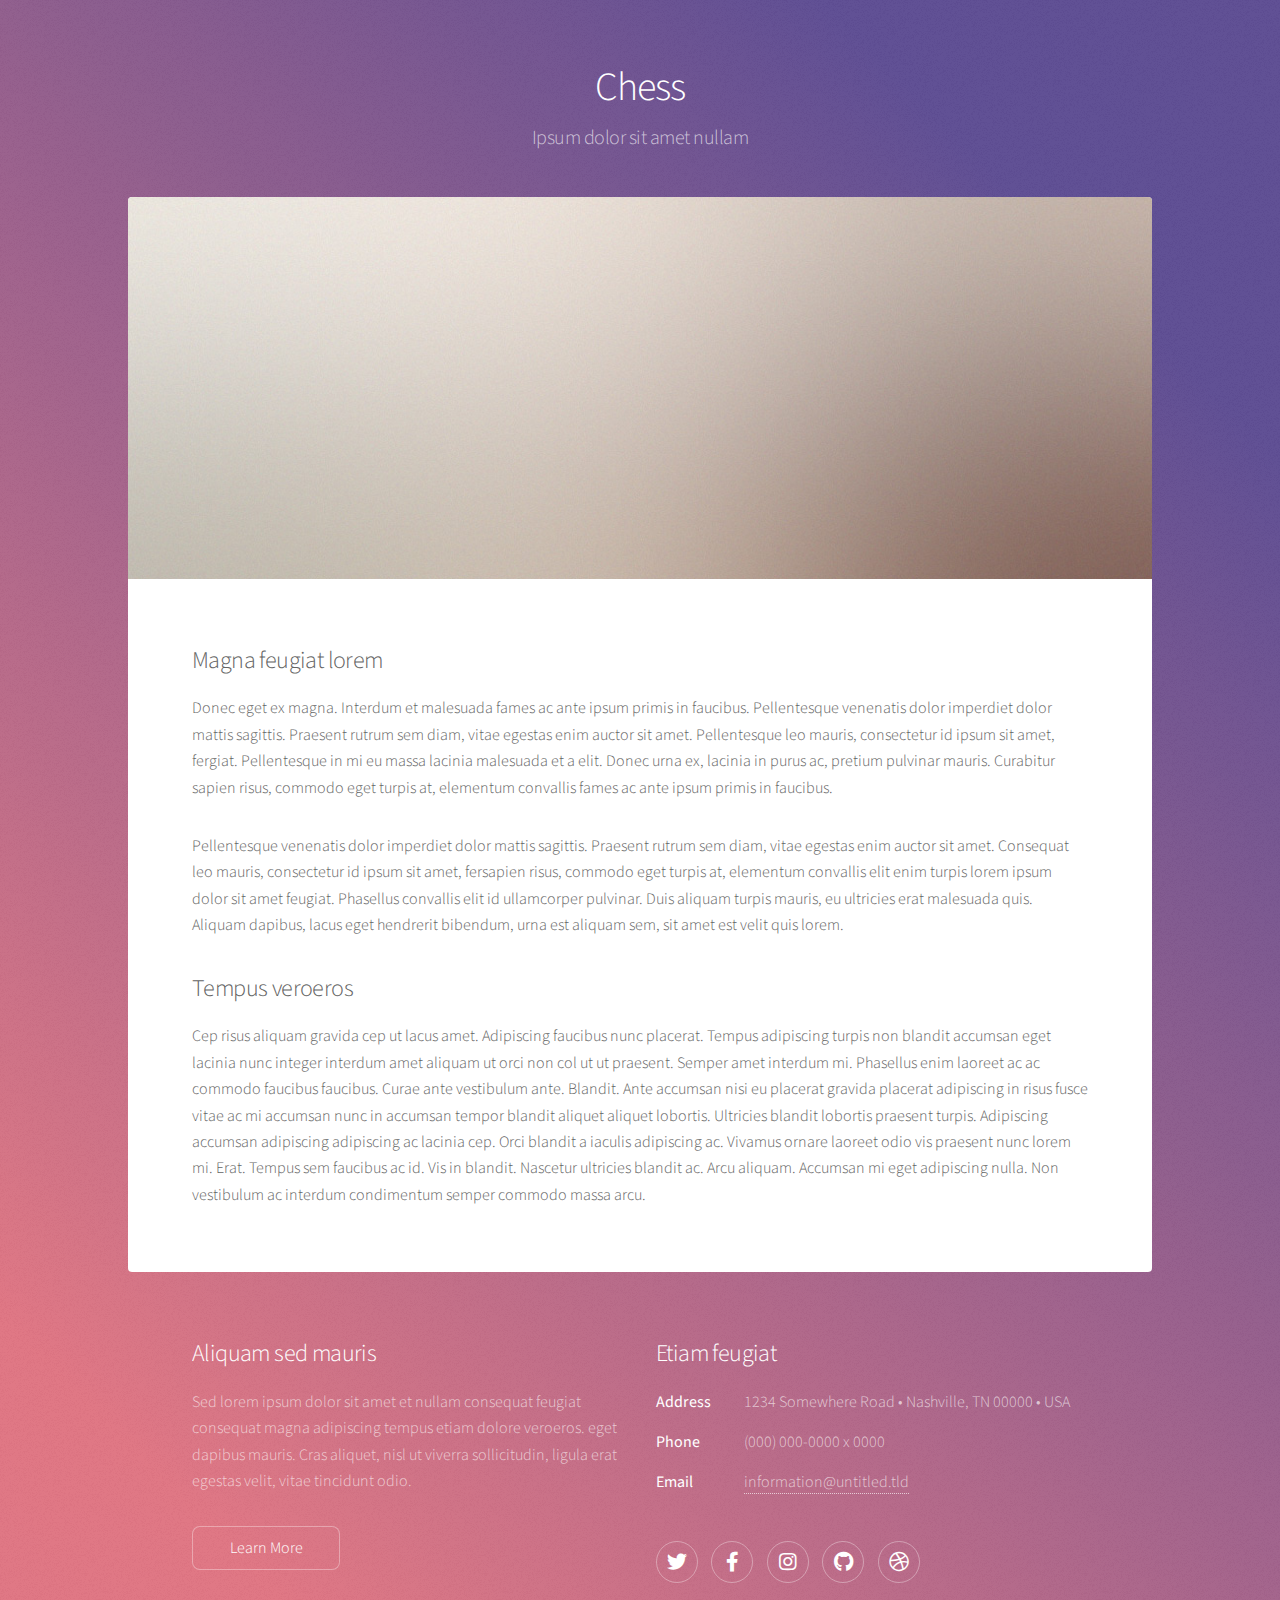
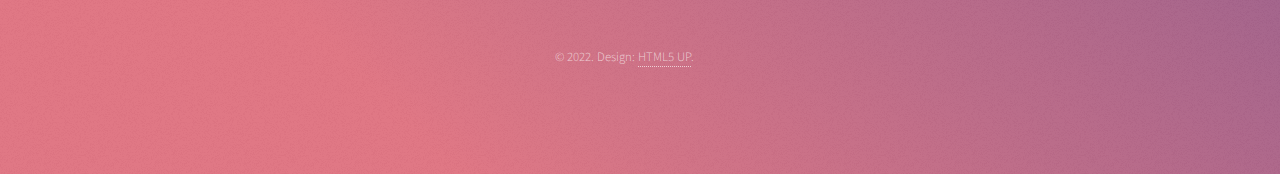
==== chess.html @ c4824a0d "Added Chess and Huffman pages" ====
<!DOCTYPE HTML>
<!--
	Stellar by HTML5 UP
	html5up.net | @ajlkn
	Free for personal and commercial use under the CCA 3.0 license (html5up.net/license)
-->
<html>
	<head>
		<title>Chess</title>
		<meta charset="utf-8" />
		<meta name="viewport" content="width=device-width, initial-scale=1, user-scalable=no" />
		<link rel="stylesheet" href="assets/css/main.css" />
		<noscript><link rel="stylesheet" href="assets/css/noscript.css" /></noscript>
	</head>
	<body class="is-preload">

		<!-- Wrapper -->
			<div id="wrapper">

				<!-- Header -->
					<header id="header">
						<h1>Chess</h1>
						<p>Ipsum dolor sit amet nullam</p>
					</header>

				<!-- Main -->
					<div id="main">

						<!-- Content -->
							<section id="content" class="main">
								<span class="image main"><img src="images/pic04.jpg" alt="" /></span>
								<h2>Magna feugiat lorem</h2>
								<p>Donec eget ex magna. Interdum et malesuada fames ac ante ipsum primis in faucibus. Pellentesque venenatis dolor imperdiet dolor mattis sagittis. Praesent rutrum sem diam, vitae egestas enim auctor sit amet. Pellentesque leo mauris, consectetur id ipsum sit amet, fergiat. Pellentesque in mi eu massa lacinia malesuada et a elit. Donec urna ex, lacinia in purus ac, pretium pulvinar mauris. Curabitur sapien risus, commodo eget turpis at, elementum convallis fames ac ante ipsum primis in faucibus.</p>
								<p>Pellentesque venenatis dolor imperdiet dolor mattis sagittis. Praesent rutrum sem diam, vitae egestas enim auctor sit amet. Consequat leo mauris, consectetur id ipsum sit amet, fersapien risus, commodo eget turpis at, elementum convallis elit enim turpis lorem ipsum dolor sit amet feugiat. Phasellus convallis elit id ullamcorper pulvinar. Duis aliquam turpis mauris, eu ultricies erat malesuada quis. Aliquam dapibus, lacus eget hendrerit bibendum, urna est aliquam sem, sit amet est velit quis lorem.</p>
								<h2>Tempus veroeros</h2>
								<p>Cep risus aliquam gravida cep ut lacus amet. Adipiscing faucibus nunc placerat. Tempus adipiscing turpis non blandit accumsan eget lacinia nunc integer interdum amet aliquam ut orci non col ut ut praesent. Semper amet interdum mi. Phasellus enim laoreet ac ac commodo faucibus faucibus. Curae ante vestibulum ante. Blandit. Ante accumsan nisi eu placerat gravida placerat adipiscing in risus fusce vitae ac mi accumsan nunc in accumsan tempor blandit aliquet aliquet lobortis. Ultricies blandit lobortis praesent turpis. Adipiscing accumsan adipiscing adipiscing ac lacinia cep. Orci blandit a iaculis adipiscing ac. Vivamus ornare laoreet odio vis praesent nunc lorem mi. Erat. Tempus sem faucibus ac id. Vis in blandit. Nascetur ultricies blandit ac. Arcu aliquam. Accumsan mi eget adipiscing nulla. Non vestibulum ac interdum condimentum semper commodo massa arcu.</p>
							</section>

					</div>

				<!-- Footer -->
					<footer id="footer">
						<section>
							<h2>Aliquam sed mauris</h2>
							<p>Sed lorem ipsum dolor sit amet et nullam consequat feugiat consequat magna adipiscing tempus etiam dolore veroeros. eget dapibus mauris. Cras aliquet, nisl ut viverra sollicitudin, ligula erat egestas velit, vitae tincidunt odio.</p>
							<ul class="actions">
								<li><a href="#" class="button">Learn More</a></li>
							</ul>
						</section>
						<section>
							<h2>Etiam feugiat</h2>
							<dl class="alt">
								<dt>Address</dt>
								<dd>1234 Somewhere Road &bull; Nashville, TN 00000 &bull; USA</dd>
								<dt>Phone</dt>
								<dd>(000) 000-0000 x 0000</dd>
								<dt>Email</dt>
								<dd><a href="#">information@untitled.tld</a></dd>
							</dl>
							<ul class="icons">
								<li><a href="#" class="icon brands fa-twitter alt"><span class="label">Twitter</span></a></li>
								<li><a href="#" class="icon brands fa-facebook-f alt"><span class="label">Facebook</span></a></li>
								<li><a href="#" class="icon brands fa-instagram alt"><span class="label">Instagram</span></a></li>
								<li><a href="#" class="icon brands fa-github alt"><span class="label">GitHub</span></a></li>
								<li><a href="#" class="icon brands fa-dribbble alt"><span class="label">Dribbble</span></a></li>
							</ul>
						</section>
						<p class="copyright">&copy; 2022. Design: <a href="https://html5up.net">HTML5 UP</a>.</p>
					</footer>

			</div>

		<!-- Scripts -->
			<script src="assets/js/jquery.min.js"></script>
			<script src="assets/js/jquery.scrollex.min.js"></script>
			<script src="assets/js/jquery.scrolly.min.js"></script>
			<script src="assets/js/browser.min.js"></script>
			<script src="assets/js/breakpoints.min.js"></script>
			<script src="assets/js/util.js"></script>
			<script src="assets/js/main.js"></script>

	</body>
</html>
---- assets/css/main.css ----
@import url(fontawesome-all.min.css);
@import 'https://fonts.googleapis.com/css?family=Source+Sans+Pro:300,400';

/*
	Stellar by HTML5 UP
	html5up.net | @ajlkn
	Free for personal and commercial use under the CCA 3.0 license (html5up.net/license)
*/

html, body, div, span, applet, object,
iframe, h1, h2, h3, h4, h5, h6, p, blockquote,
pre, a, abbr, acronym, address, big, cite,
code, del, dfn, em, img, ins, kbd, q, s, samp,
small, strike, strong, sub, sup, tt, var, b,
u, i, center, dl, dt, dd, ol, ul, li, fieldset,
form, label, legend, table, caption, tbody,
tfoot, thead, tr, th, td, article, aside,
canvas, details, embed, figure, figcaption,
footer, header, hgroup, menu, nav, output, ruby,
section, summary, time, mark, audio, video {
	margin: 0;
	padding: 0;
	border: 0;
	font-size: 100%;
	font: inherit;
	vertical-align: baseline;}

article, aside, details, figcaption, figure,
footer, header, hgroup, menu, nav, section {
	display: block;}

body {
	line-height: 1;
}

ol, ul {
	list-style: none;
}

blockquote, q {
	quotes: none;
}

	blockquote:before, blockquote:after, q:before, q:after {
		content: '';
		content: none;
	}

table {
	border-collapse: collapse;
	border-spacing: 0;
}

body {
	-webkit-text-size-adjust: none;
}

mark {
	background-color: transparent;
	color: inherit;
}

input::-moz-focus-inner {
	border: 0;
	padding: 0;
}

input, select, textarea {
	-moz-appearance: none;
	-webkit-appearance: none;
	-ms-appearance: none;
	appearance: none;
}

/* Basic */

	@-ms-viewport {
		width: device-width;
	}

	body {
		-ms-overflow-style: scrollbar;
	}

	@media screen and (max-width: 480px) {

		html, body {
			min-width: 320px;
		}

	}

	html {
		box-sizing: border-box;
	}

	*, *:before, *:after {
		box-sizing: inherit;
	}

	body {
		background-color: #935d8c;
		background-image: url("images/overlay.png"), -moz-linear-gradient(45deg, #e37682 15%, #5f4d93 85%);
		background-image: url("images/overlay.png"), -webkit-linear-gradient(45deg, #e37682 15%, #5f4d93 85%);
		background-image: url("images/overlay.png"), -ms-linear-gradient(45deg, #e37682 15%, #5f4d93 85%);
		background-image: url("images/overlay.png"), linear-gradient(45deg, #e37682 15%, #5f4d93 85%);
	}

		body.is-preload *, body.is-preload *:before, body.is-preload *:after {
			-moz-animation: none !important;
			-webkit-animation: none !important;
			-ms-animation: none !important;
			animation: none !important;
			-moz-transition: none !important;
			-webkit-transition: none !important;
			-ms-transition: none !important;
			transition: none !important;
		}

/* Type */

	body {
		background-color: #935d8c;
		color: rgba(255, 255, 255, 0.65);
	}

	body, input, select, textarea {
		font-family: "Source Sans Pro", Helvetica, sans-serif;
		font-size: 17pt;
		font-weight: 300;
		line-height: 1.65;
	}

		@media screen and (max-width: 1680px) {

			body, input, select, textarea {
				font-size: 14pt;
			}

		}

		@media screen and (max-width: 1280px) {

			body, input, select, textarea {
				font-size: 12pt;
			}

		}

		@media screen and (max-width: 360px) {

			body, input, select, textarea {
				font-size: 11pt;
			}

		}

	a {
		-moz-transition: color 0.2s ease, border-bottom 0.2s ease;
		-webkit-transition: color 0.2s ease, border-bottom 0.2s ease;
		-ms-transition: color 0.2s ease, border-bottom 0.2s ease;
		transition: color 0.2s ease, border-bottom 0.2s ease;
		text-decoration: none;
		border-bottom: dotted 1px;
		color: inherit;
	}

		a:hover {
			border-bottom-color: transparent;
		}

	strong, b {
		font-weight: 400;
	}

	em, i {
		font-style: italic;
	}

	p {
		margin: 0 0 2em 0;
	}

		p.content {
			-moz-columns: 20em 2;
			-webkit-columns: 20em 2;
			-ms-columns: 20em 2;
			columns: 20em 2;
			-moz-column-gap: 2em;
			-webkit-column-gap: 2em;
			-ms-column-gap: 2em;
			column-gap: 2em;
			text-align: justify;
		}

	h1, h2, h3, h4, h5, h6 {
		font-weight: 300;
		line-height: 1.5;
		margin: 0 0 0.7em 0;
		letter-spacing: -0.025em;
	}

		h1 a, h2 a, h3 a, h4 a, h5 a, h6 a {
			color: inherit;
			text-decoration: none;
		}

	h1 {
		font-size: 2.5em;
		line-height: 1.2;
	}

	h2 {
		font-size: 1.5em;
	}

	h3 {
		font-size: 1.25em;
	}

	h4 {
		font-size: 1.1em;
	}

	h5 {
		font-size: 0.9em;
	}

	h6 {
		font-size: 0.7em;
	}

	@media screen and (max-width: 736px) {

		h1 {
			font-size: 2em;
		}

	}

	sub {
		font-size: 0.8em;
		position: relative;
		top: 0.5em;
	}

	sup {
		font-size: 0.8em;
		position: relative;
		top: -0.5em;
	}

	blockquote {
		border-left: solid 4px;
		font-style: italic;
		margin: 0 0 2em 0;
		padding: 0.5em 0 0.5em 2em;
	}

	code {
		border-radius: 8px;
		border: solid 1px;
		font-family: "Courier New", monospace;
		font-size: 0.9em;
		margin: 0 0.25em;
		padding: 0.25em 0.65em;
	}

	pre {
		-webkit-overflow-scrolling: touch;
		font-family: "Courier New", monospace;
		font-size: 0.9em;
		margin: 0 0 2em 0;
	}

		pre code {
			display: block;
			line-height: 1.75;
			padding: 1em 1.5em;
			overflow-x: auto;
		}

	hr {
		border: 0;
		border-bottom: solid 1px;
		margin: 2em 0;
	}

		hr.major {
			margin: 3em 0;
		}

	.align-left {
		text-align: left;
	}

	.align-center {
		text-align: center;
	}

	.align-right {
		text-align: right;
	}

	input, select, textarea {
		color: #ffffff;
	}

	a:hover {
		color: #ffffff;
	}

	strong, b {
		color: #ffffff;
	}

	h1, h2, h3, h4, h5, h6 {
		color: #ffffff;
	}

	blockquote {
		border-left-color: rgba(255, 255, 255, 0.35);
	}

	code {
		background: rgba(255, 255, 255, 0.075);
		border-color: rgba(255, 255, 255, 0.35);
	}

	hr {
		border-bottom-color: rgba(255, 255, 255, 0.35);
	}

/* Row */

	.row {
		display: flex;
		flex-wrap: wrap;
		box-sizing: border-box;
		align-items: stretch;
	}

		.row > * {
			box-sizing: border-box;
		}

		.row.gtr-uniform > * > :last-child {
			margin-bottom: 0;
		}

		.row.aln-left {
			justify-content: flex-start;
		}

		.row.aln-center {
			justify-content: center;
		}

		.row.aln-right {
			justify-content: flex-end;
		}

		.row.aln-top {
			align-items: flex-start;
		}

		.row.aln-middle {
			align-items: center;
		}

		.row.aln-bottom {
			align-items: flex-end;
		}

		.row > .imp {
			order: -1;
		}

		.row > .col-1 {
			width: 8.33333%;
		}

		.row > .off-1 {
			margin-left: 8.33333%;
		}

		.row > .col-2 {
			width: 16.66667%;
		}

		.row > .off-2 {
			margin-left: 16.66667%;
		}

		.row > .col-3 {
			width: 25%;
		}

		.row > .off-3 {
			margin-left: 25%;
		}

		.row > .col-4 {
			width: 33.33333%;
		}

		.row > .off-4 {
			margin-left: 33.33333%;
		}

		.row > .col-5 {
			width: 41.66667%;
		}

		.row > .off-5 {
			margin-left: 41.66667%;
		}

		.row > .col-6 {
			width: 50%;
		}

		.row > .off-6 {
			margin-left: 50%;
		}

		.row > .col-7 {
			width: 58.33333%;
		}

		.row > .off-7 {
			margin-left: 58.33333%;
		}

		.row > .col-8 {
			width: 66.66667%;
		}

		.row > .off-8 {
			margin-left: 66.66667%;
		}

		.row > .col-9 {
			width: 75%;
		}

		.row > .off-9 {
			margin-left: 75%;
		}

		.row > .col-10 {
			width: 83.33333%;
		}

		.row > .off-10 {
			margin-left: 83.33333%;
		}

		.row > .col-11 {
			width: 91.66667%;
		}

		.row > .off-11 {
			margin-left: 91.66667%;
		}

		.row > .col-12 {
			width: 100%;
		}

		.row > .off-12 {
			margin-left: 100%;
		}

		.row.gtr-0 {
			margin-top: 0;
			margin-left: 0em;
		}

			.row.gtr-0 > * {
				padding: 0 0 0 0em;
			}

			.row.gtr-0.gtr-uniform {
				margin-top: 0em;
			}

				.row.gtr-0.gtr-uniform > * {
					padding-top: 0em;
				}

		.row.gtr-25 {
			margin-top: 0;
			margin-left: -0.375em;
		}

			.row.gtr-25 > * {
				padding: 0 0 0 0.375em;
			}

			.row.gtr-25.gtr-uniform {
				margin-top: -0.375em;
			}

				.row.gtr-25.gtr-uniform > * {
					padding-top: 0.375em;
				}

		.row.gtr-50 {
			margin-top: 0;
			margin-left: -0.75em;
		}

			.row.gtr-50 > * {
				padding: 0 0 0 0.75em;
			}

			.row.gtr-50.gtr-uniform {
				margin-top: -0.75em;
			}

				.row.gtr-50.gtr-uniform > * {
					padding-top: 0.75em;
				}

		.row {
			margin-top: 0;
			margin-left: -1.5em;
		}

			.row > * {
				padding: 0 0 0 1.5em;
			}

			.row.gtr-uniform {
				margin-top: -1.5em;
			}

				.row.gtr-uniform > * {
					padding-top: 1.5em;
				}

		.row.gtr-150 {
			margin-top: 0;
			margin-left: -2.25em;
		}

			.row.gtr-150 > * {
				padding: 0 0 0 2.25em;
			}

			.row.gtr-150.gtr-uniform {
				margin-top: -2.25em;
			}

				.row.gtr-150.gtr-uniform > * {
					padding-top: 2.25em;
				}

		.row.gtr-200 {
			margin-top: 0;
			margin-left: -3em;
		}

			.row.gtr-200 > * {
				padding: 0 0 0 3em;
			}

			.row.gtr-200.gtr-uniform {
				margin-top: -3em;
			}

				.row.gtr-200.gtr-uniform > * {
					padding-top: 3em;
				}

		@media screen and (max-width: 1680px) {

			.row {
				display: flex;
				flex-wrap: wrap;
				box-sizing: border-box;
				align-items: stretch;
			}

				.row > * {
					box-sizing: border-box;
				}

				.row.gtr-uniform > * > :last-child {
					margin-bottom: 0;
				}

				.row.aln-left {
					justify-content: flex-start;
				}

				.row.aln-center {
					justify-content: center;
				}

				.row.aln-right {
					justify-content: flex-end;
				}

				.row.aln-top {
					align-items: flex-start;
				}

				.row.aln-middle {
					align-items: center;
				}

				.row.aln-bottom {
					align-items: flex-end;
				}

				.row > .imp-xlarge {
					order: -1;
				}

				.row > .col-1-xlarge {
					width: 8.33333%;
				}

				.row > .off-1-xlarge {
					margin-left: 8.33333%;
				}

				.row > .col-2-xlarge {
					width: 16.66667%;
				}

				.row > .off-2-xlarge {
					margin-left: 16.66667%;
				}

				.row > .col-3-xlarge {
					width: 25%;
				}

				.row > .off-3-xlarge {
					margin-left: 25%;
				}

				.row > .col-4-xlarge {
					width: 33.33333%;
				}

				.row > .off-4-xlarge {
					margin-left: 33.33333%;
				}

				.row > .col-5-xlarge {
					width: 41.66667%;
				}

				.row > .off-5-xlarge {
					margin-left: 41.66667%;
				}

				.row > .col-6-xlarge {
					width: 50%;
				}

				.row > .off-6-xlarge {
					margin-left: 50%;
				}

				.row > .col-7-xlarge {
					width: 58.33333%;
				}

				.row > .off-7-xlarge {
					margin-left: 58.33333%;
				}

				.row > .col-8-xlarge {
					width: 66.66667%;
				}

				.row > .off-8-xlarge {
					margin-left: 66.66667%;
				}

				.row > .col-9-xlarge {
					width: 75%;
				}

				.row > .off-9-xlarge {
					margin-left: 75%;
				}

				.row > .col-10-xlarge {
					width: 83.33333%;
				}

				.row > .off-10-xlarge {
					margin-left: 83.33333%;
				}

				.row > .col-11-xlarge {
					width: 91.66667%;
				}

				.row > .off-11-xlarge {
					margin-left: 91.66667%;
				}

				.row > .col-12-xlarge {
					width: 100%;
				}

				.row > .off-12-xlarge {
					margin-left: 100%;
				}

				.row.gtr-0 {
					margin-top: 0;
					margin-left: 0em;
				}

					.row.gtr-0 > * {
						padding: 0 0 0 0em;
					}

					.row.gtr-0.gtr-uniform {
						margin-top: 0em;
					}

						.row.gtr-0.gtr-uniform > * {
							padding-top: 0em;
						}

				.row.gtr-25 {
					margin-top: 0;
					margin-left: -0.375em;
				}

					.row.gtr-25 > * {
						padding: 0 0 0 0.375em;
					}

					.row.gtr-25.gtr-uniform {
						margin-top: -0.375em;
					}

						.row.gtr-25.gtr-uniform > * {
							padding-top: 0.375em;
						}

				.row.gtr-50 {
					margin-top: 0;
					margin-left: -0.75em;
				}

					.row.gtr-50 > * {
						padding: 0 0 0 0.75em;
					}

					.row.gtr-50.gtr-uniform {
						margin-top: -0.75em;
					}

						.row.gtr-50.gtr-uniform > * {
							padding-top: 0.75em;
						}

				.row {
					margin-top: 0;
					margin-left: -1.5em;
				}

					.row > * {
						padding: 0 0 0 1.5em;
					}

					.row.gtr-uniform {
						margin-top: -1.5em;
					}

						.row.gtr-uniform > * {
							padding-top: 1.5em;
						}

				.row.gtr-150 {
					margin-top: 0;
					margin-left: -2.25em;
				}

					.row.gtr-150 > * {
						padding: 0 0 0 2.25em;
					}

					.row.gtr-150.gtr-uniform {
						margin-top: -2.25em;
					}

						.row.gtr-150.gtr-uniform > * {
							padding-top: 2.25em;
						}

				.row.gtr-200 {
					margin-top: 0;
					margin-left: -3em;
				}

					.row.gtr-200 > * {
						padding: 0 0 0 3em;
					}

					.row.gtr-200.gtr-uniform {
						margin-top: -3em;
					}

						.row.gtr-200.gtr-uniform > * {
							padding-top: 3em;
						}

		}

		@media screen and (max-width: 1280px) {

			.row {
				display: flex;
				flex-wrap: wrap;
				box-sizing: border-box;
				align-items: stretch;
			}

				.row > * {
					box-sizing: border-box;
				}

				.row.gtr-uniform > * > :last-child {
					margin-bottom: 0;
				}

				.row.aln-left {
					justify-content: flex-start;
				}

				.row.aln-center {
					justify-content: center;
				}

				.row.aln-right {
					justify-content: flex-end;
				}

				.row.aln-top {
					align-items: flex-start;
				}

				.row.aln-middle {
					align-items: center;
				}

				.row.aln-bottom {
					align-items: flex-end;
				}

				.row > .imp-large {
					order: -1;
				}

				.row > .col-1-large {
					width: 8.33333%;
				}

				.row > .off-1-large {
					margin-left: 8.33333%;
				}

				.row > .col-2-large {
					width: 16.66667%;
				}

				.row > .off-2-large {
					margin-left: 16.66667%;
				}

				.row > .col-3-large {
					width: 25%;
				}

				.row > .off-3-large {
					margin-left: 25%;
				}

				.row > .col-4-large {
					width: 33.33333%;
				}

				.row > .off-4-large {
					margin-left: 33.33333%;
				}

				.row > .col-5-large {
					width: 41.66667%;
				}

				.row > .off-5-large {
					margin-left: 41.66667%;
				}

				.row > .col-6-large {
					width: 50%;
				}

				.row > .off-6-large {
					margin-left: 50%;
				}

				.row > .col-7-large {
					width: 58.33333%;
				}

				.row > .off-7-large {
					margin-left: 58.33333%;
				}

				.row > .col-8-large {
					width: 66.66667%;
				}

				.row > .off-8-large {
					margin-left: 66.66667%;
				}

				.row > .col-9-large {
					width: 75%;
				}

				.row > .off-9-large {
					margin-left: 75%;
				}

				.row > .col-10-large {
					width: 83.33333%;
				}

				.row > .off-10-large {
					margin-left: 83.33333%;
				}

				.row > .col-11-large {
					width: 91.66667%;
				}

				.row > .off-11-large {
					margin-left: 91.66667%;
				}

				.row > .col-12-large {
					width: 100%;
				}

				.row > .off-12-large {
					margin-left: 100%;
				}

				.row.gtr-0 {
					margin-top: 0;
					margin-left: 0em;
				}

					.row.gtr-0 > * {
						padding: 0 0 0 0em;
					}

					.row.gtr-0.gtr-uniform {
						margin-top: 0em;
					}

						.row.gtr-0.gtr-uniform > * {
							padding-top: 0em;
						}

				.row.gtr-25 {
					margin-top: 0;
					margin-left: -0.375em;
				}

					.row.gtr-25 > * {
						padding: 0 0 0 0.375em;
					}

					.row.gtr-25.gtr-uniform {
						margin-top: -0.375em;
					}

						.row.gtr-25.gtr-uniform > * {
							padding-top: 0.375em;
						}

				.row.gtr-50 {
					margin-top: 0;
					margin-left: -0.75em;
				}

					.row.gtr-50 > * {
						padding: 0 0 0 0.75em;
					}

					.row.gtr-50.gtr-uniform {
						margin-top: -0.75em;
					}

						.row.gtr-50.gtr-uniform > * {
							padding-top: 0.75em;
						}

				.row {
					margin-top: 0;
					margin-left: -1.5em;
				}

					.row > * {
						padding: 0 0 0 1.5em;
					}

					.row.gtr-uniform {
						margin-top: -1.5em;
					}

						.row.gtr-uniform > * {
							padding-top: 1.5em;
						}

				.row.gtr-150 {
					margin-top: 0;
					margin-left: -2.25em;
				}

					.row.gtr-150 > * {
						padding: 0 0 0 2.25em;
					}

					.row.gtr-150.gtr-uniform {
						margin-top: -2.25em;
					}

						.row.gtr-150.gtr-uniform > * {
							padding-top: 2.25em;
						}

				.row.gtr-200 {
					margin-top: 0;
					margin-left: -3em;
				}

					.row.gtr-200 > * {
						padding: 0 0 0 3em;
					}

					.row.gtr-200.gtr-uniform {
						margin-top: -3em;
					}

						.row.gtr-200.gtr-uniform > * {
							padding-top: 3em;
						}

		}

		@media screen and (max-width: 980px) {

			.row {
				display: flex;
				flex-wrap: wrap;
				box-sizing: border-box;
				align-items: stretch;
			}

				.row > * {
					box-sizing: border-box;
				}

				.row.gtr-uniform > * > :last-child {
					margin-bottom: 0;
				}

				.row.aln-left {
					justify-content: flex-start;
				}

				.row.aln-center {
					justify-content: center;
				}

				.row.aln-right {
					justify-content: flex-end;
				}

				.row.aln-top {
					align-items: flex-start;
				}

				.row.aln-middle {
					align-items: center;
				}

				.row.aln-bottom {
					align-items: flex-end;
				}

				.row > .imp-medium {
					order: -1;
				}

				.row > .col-1-medium {
					width: 8.33333%;
				}

				.row > .off-1-medium {
					margin-left: 8.33333%;
				}

				.row > .col-2-medium {
					width: 16.66667%;
				}

				.row > .off-2-medium {
					margin-left: 16.66667%;
				}

				.row > .col-3-medium {
					width: 25%;
				}

				.row > .off-3-medium {
					margin-left: 25%;
				}

				.row > .col-4-medium {
					width: 33.33333%;
				}

				.row > .off-4-medium {
					margin-left: 33.33333%;
				}

				.row > .col-5-medium {
					width: 41.66667%;
				}

				.row > .off-5-medium {
					margin-left: 41.66667%;
				}

				.row > .col-6-medium {
					width: 50%;
				}

				.row > .off-6-medium {
					margin-left: 50%;
				}

				.row > .col-7-medium {
					width: 58.33333%;
				}

				.row > .off-7-medium {
					margin-left: 58.33333%;
				}

				.row > .col-8-medium {
					width: 66.66667%;
				}

				.row > .off-8-medium {
					margin-left: 66.66667%;
				}

				.row > .col-9-medium {
					width: 75%;
				}

				.row > .off-9-medium {
					margin-left: 75%;
				}

				.row > .col-10-medium {
					width: 83.33333%;
				}

				.row > .off-10-medium {
					margin-left: 83.33333%;
				}

				.row > .col-11-medium {
					width: 91.66667%;
				}

				.row > .off-11-medium {
					margin-left: 91.66667%;
				}

				.row > .col-12-medium {
					width: 100%;
				}

				.row > .off-12-medium {
					margin-left: 100%;
				}

				.row.gtr-0 {
					margin-top: 0;
					margin-left: 0em;
				}

					.row.gtr-0 > * {
						padding: 0 0 0 0em;
					}

					.row.gtr-0.gtr-uniform {
						margin-top: 0em;
					}

						.row.gtr-0.gtr-uniform > * {
							padding-top: 0em;
						}

				.row.gtr-25 {
					margin-top: 0;
					margin-left: -0.375em;
				}

					.row.gtr-25 > * {
						padding: 0 0 0 0.375em;
					}

					.row.gtr-25.gtr-uniform {
						margin-top: -0.375em;
					}

						.row.gtr-25.gtr-uniform > * {
							padding-top: 0.375em;
						}

				.row.gtr-50 {
					margin-top: 0;
					margin-left: -0.75em;
				}

					.row.gtr-50 > * {
						padding: 0 0 0 0.75em;
					}

					.row.gtr-50.gtr-uniform {
						margin-top: -0.75em;
					}

						.row.gtr-50.gtr-uniform > * {
							padding-top: 0.75em;
						}

				.row {
					margin-top: 0;
					margin-left: -1.5em;
				}

					.row > * {
						padding: 0 0 0 1.5em;
					}

					.row.gtr-uniform {
						margin-top: -1.5em;
					}

						.row.gtr-uniform > * {
							padding-top: 1.5em;
						}

				.row.gtr-150 {
					margin-top: 0;
					margin-left: -2.25em;
				}

					.row.gtr-150 > * {
						padding: 0 0 0 2.25em;
					}

					.row.gtr-150.gtr-uniform {
						margin-top: -2.25em;
					}

						.row.gtr-150.gtr-uniform > * {
							padding-top: 2.25em;
						}

				.row.gtr-200 {
					margin-top: 0;
					margin-left: -3em;
				}

					.row.gtr-200 > * {
						padding: 0 0 0 3em;
					}

					.row.gtr-200.gtr-uniform {
						margin-top: -3em;
					}

						.row.gtr-200.gtr-uniform > * {
							padding-top: 3em;
						}

		}

		@media screen and (max-width: 736px) {

			.row {
				display: flex;
				flex-wrap: wrap;
				box-sizing: border-box;
				align-items: stretch;
			}

				.row > * {
					box-sizing: border-box;
				}

				.row.gtr-uniform > * > :last-child {
					margin-bottom: 0;
				}

				.row.aln-left {
					justify-content: flex-start;
				}

				.row.aln-center {
					justify-content: center;
				}

				.row.aln-right {
					justify-content: flex-end;
				}

				.row.aln-top {
					align-items: flex-start;
				}

				.row.aln-middle {
					align-items: center;
				}

				.row.aln-bottom {
					align-items: flex-end;
				}

				.row > .imp-small {
					order: -1;
				}

				.row > .col-1-small {
					width: 8.33333%;
				}

				.row > .off-1-small {
					margin-left: 8.33333%;
				}

				.row > .col-2-small {
					width: 16.66667%;
				}

				.row > .off-2-small {
					margin-left: 16.66667%;
				}

				.row > .col-3-small {
					width: 25%;
				}

				.row > .off-3-small {
					margin-left: 25%;
				}

				.row > .col-4-small {
					width: 33.33333%;
				}

				.row > .off-4-small {
					margin-left: 33.33333%;
				}

				.row > .col-5-small {
					width: 41.66667%;
				}

				.row > .off-5-small {
					margin-left: 41.66667%;
				}

				.row > .col-6-small {
					width: 50%;
				}

				.row > .off-6-small {
					margin-left: 50%;
				}

				.row > .col-7-small {
					width: 58.33333%;
				}

				.row > .off-7-small {
					margin-left: 58.33333%;
				}

				.row > .col-8-small {
					width: 66.66667%;
				}

				.row > .off-8-small {
					margin-left: 66.66667%;
				}

				.row > .col-9-small {
					width: 75%;
				}

				.row > .off-9-small {
					margin-left: 75%;
				}

				.row > .col-10-small {
					width: 83.33333%;
				}

				.row > .off-10-small {
					margin-left: 83.33333%;
				}

				.row > .col-11-small {
					width: 91.66667%;
				}

				.row > .off-11-small {
					margin-left: 91.66667%;
				}

				.row > .col-12-small {
					width: 100%;
				}

				.row > .off-12-small {
					margin-left: 100%;
				}

				.row.gtr-0 {
					margin-top: 0;
					margin-left: 0em;
				}

					.row.gtr-0 > * {
						padding: 0 0 0 0em;
					}

					.row.gtr-0.gtr-uniform {
						margin-top: 0em;
					}

						.row.gtr-0.gtr-uniform > * {
							padding-top: 0em;
						}

				.row.gtr-25 {
					margin-top: 0;
					margin-left: -0.25em;
				}

					.row.gtr-25 > * {
						padding: 0 0 0 0.25em;
					}

					.row.gtr-25.gtr-uniform {
						margin-top: -0.25em;
					}

						.row.gtr-25.gtr-uniform > * {
							padding-top: 0.25em;
						}

				.row.gtr-50 {
					margin-top: 0;
					margin-left: -0.5em;
				}

					.row.gtr-50 > * {
						padding: 0 0 0 0.5em;
					}

					.row.gtr-50.gtr-uniform {
						margin-top: -0.5em;
					}

						.row.gtr-50.gtr-uniform > * {
							padding-top: 0.5em;
						}

				.row {
					margin-top: 0;
					margin-left: -1em;
				}

					.row > * {
						padding: 0 0 0 1em;
					}

					.row.gtr-uniform {
						margin-top: -1em;
					}

						.row.gtr-uniform > * {
							padding-top: 1em;
						}

				.row.gtr-150 {
					margin-top: 0;
					margin-left: -1.5em;
				}

					.row.gtr-150 > * {
						padding: 0 0 0 1.5em;
					}

					.row.gtr-150.gtr-uniform {
						margin-top: -1.5em;
					}

						.row.gtr-150.gtr-uniform > * {
							padding-top: 1.5em;
						}

				.row.gtr-200 {
					margin-top: 0;
					margin-left: -2em;
				}

					.row.gtr-200 > * {
						padding: 0 0 0 2em;
					}

					.row.gtr-200.gtr-uniform {
						margin-top: -2em;
					}

						.row.gtr-200.gtr-uniform > * {
							padding-top: 2em;
						}

		}

		@media screen and (max-width: 480px) {

			.row {
				display: flex;
				flex-wrap: wrap;
				box-sizing: border-box;
				align-items: stretch;
			}

				.row > * {
					box-sizing: border-box;
				}

				.row.gtr-uniform > * > :last-child {
					margin-bottom: 0;
				}

				.row.aln-left {
					justify-content: flex-start;
				}

				.row.aln-center {
					justify-content: center;
				}

				.row.aln-right {
					justify-content: flex-end;
				}

				.row.aln-top {
					align-items: flex-start;
				}

				.row.aln-middle {
					align-items: center;
				}

				.row.aln-bottom {
					align-items: flex-end;
				}

				.row > .imp-xsmall {
					order: -1;
				}

				.row > .col-1-xsmall {
					width: 8.33333%;
				}

				.row > .off-1-xsmall {
					margin-left: 8.33333%;
				}

				.row > .col-2-xsmall {
					width: 16.66667%;
				}

				.row > .off-2-xsmall {
					margin-left: 16.66667%;
				}

				.row > .col-3-xsmall {
					width: 25%;
				}

				.row > .off-3-xsmall {
					margin-left: 25%;
				}

				.row > .col-4-xsmall {
					width: 33.33333%;
				}

				.row > .off-4-xsmall {
					margin-left: 33.33333%;
				}

				.row > .col-5-xsmall {
					width: 41.66667%;
				}

				.row > .off-5-xsmall {
					margin-left: 41.66667%;
				}

				.row > .col-6-xsmall {
					width: 50%;
				}

				.row > .off-6-xsmall {
					margin-left: 50%;
				}

				.row > .col-7-xsmall {
					width: 58.33333%;
				}

				.row > .off-7-xsmall {
					margin-left: 58.33333%;
				}

				.row > .col-8-xsmall {
					width: 66.66667%;
				}

				.row > .off-8-xsmall {
					margin-left: 66.66667%;
				}

				.row > .col-9-xsmall {
					width: 75%;
				}

				.row > .off-9-xsmall {
					margin-left: 75%;
				}

				.row > .col-10-xsmall {
					width: 83.33333%;
				}

				.row > .off-10-xsmall {
					margin-left: 83.33333%;
				}

				.row > .col-11-xsmall {
					width: 91.66667%;
				}

				.row > .off-11-xsmall {
					margin-left: 91.66667%;
				}

				.row > .col-12-xsmall {
					width: 100%;
				}

				.row > .off-12-xsmall {
					margin-left: 100%;
				}

				.row.gtr-0 {
					margin-top: 0;
					margin-left: 0em;
				}

					.row.gtr-0 > * {
						padding: 0 0 0 0em;
					}

					.row.gtr-0.gtr-uniform {
						margin-top: 0em;
					}

						.row.gtr-0.gtr-uniform > * {
							padding-top: 0em;
						}

				.row.gtr-25 {
					margin-top: 0;
					margin-left: -0.3125em;
				}

					.row.gtr-25 > * {
						padding: 0 0 0 0.3125em;
					}

					.row.gtr-25.gtr-uniform {
						margin-top: -0.3125em;
					}

						.row.gtr-25.gtr-uniform > * {
							padding-top: 0.3125em;
						}

				.row.gtr-50 {
					margin-top: 0;
					margin-left: -0.625em;
				}

					.row.gtr-50 > * {
						padding: 0 0 0 0.625em;
					}

					.row.gtr-50.gtr-uniform {
						margin-top: -0.625em;
					}

						.row.gtr-50.gtr-uniform > * {
							padding-top: 0.625em;
						}

				.row {
					margin-top: 0;
					margin-left: -1.25em;
				}

					.row > * {
						padding: 0 0 0 1.25em;
					}

					.row.gtr-uniform {
						margin-top: -1.25em;
					}

						.row.gtr-uniform > * {
							padding-top: 1.25em;
						}

				.row.gtr-150 {
					margin-top: 0;
					margin-left: -1.875em;
				}

					.row.gtr-150 > * {
						padding: 0 0 0 1.875em;
					}

					.row.gtr-150.gtr-uniform {
						margin-top: -1.875em;
					}

						.row.gtr-150.gtr-uniform > * {
							padding-top: 1.875em;
						}

				.row.gtr-200 {
					margin-top: 0;
					margin-left: -2.5em;
				}

					.row.gtr-200 > * {
						padding: 0 0 0 2.5em;
					}

					.row.gtr-200.gtr-uniform {
						margin-top: -2.5em;
					}

						.row.gtr-200.gtr-uniform > * {
							padding-top: 2.5em;
						}

		}

/* Box */

	.box {
		border-radius: 8px;
		border: solid;
		margin-bottom: 2em;
		padding: 1.5em;
	}

		.box > :last-child,
		.box > :last-child > :last-child,
		.box > :last-child > :last-child > :last-child {
			margin-bottom: 0;
		}

		.box.alt {
			border: 0;
			border-radius: 0;
			padding: 0;
		}

	.box {
		border-color: rgba(255, 255, 255, 0.35);
	}

/* Button */

	input[type="submit"],
	input[type="reset"],
	input[type="button"],
	button,
	.button {
		-moz-appearance: none;
		-webkit-appearance: none;
		-ms-appearance: none;
		appearance: none;
		-moz-transition: background-color 0.2s ease-in-out, color 0.2s ease-in-out;
		-webkit-transition: background-color 0.2s ease-in-out, color 0.2s ease-in-out;
		-ms-transition: background-color 0.2s ease-in-out, color 0.2s ease-in-out;
		transition: background-color 0.2s ease-in-out, color 0.2s ease-in-out;
		border-radius: 8px;
		border: 0;
		cursor: pointer;
		display: inline-block;
		font-weight: 300;
		height: 2.75em;
		line-height: 2.75em;
		min-width: 9.25em;
		padding: 0 1.5em;
		text-align: center;
		text-decoration: none;
		white-space: nowrap;
	}

		input[type="submit"].icon,
		input[type="reset"].icon,
		input[type="button"].icon,
		button.icon,
		.button.icon {
			padding-left: 1.35em;
		}

			input[type="submit"].icon:before,
			input[type="reset"].icon:before,
			input[type="button"].icon:before,
			button.icon:before,
			.button.icon:before {
				margin-right: 0.5em;
			}

		input[type="submit"].fit,
		input[type="reset"].fit,
		input[type="button"].fit,
		button.fit,
		.button.fit {
			width: 100%;
		}

		input[type="submit"].small,
		input[type="reset"].small,
		input[type="button"].small,
		button.small,
		.button.small {
			font-size: 0.8em;
		}

		input[type="submit"].large,
		input[type="reset"].large,
		input[type="button"].large,
		button.large,
		.button.large {
			font-size: 1.35em;
		}

		input[type="submit"].disabled, input[type="submit"]:disabled,
		input[type="reset"].disabled,
		input[type="reset"]:disabled,
		input[type="button"].disabled,
		input[type="button"]:disabled,
		button.disabled,
		button:disabled,
		.button.disabled,
		.button:disabled {
			pointer-events: none;
			opacity: 0.25;
		}

		@media screen and (max-width: 736px) {

			input[type="submit"],
			input[type="reset"],
			input[type="button"],
			button,
			.button {
				min-width: 0;
			}

		}

	input[type="submit"],
	input[type="reset"],
	input[type="button"],
	button,
	.button {
		background-color: transparent;
		box-shadow: inset 0 0 0 1px rgba(255, 255, 255, 0.35);
		color: #ffffff !important;
	}

		input[type="submit"]:hover,
		input[type="reset"]:hover,
		input[type="button"]:hover,
		button:hover,
		.button:hover {
			background-color: rgba(255, 255, 255, 0.075);
		}

		input[type="submit"]:active,
		input[type="reset"]:active,
		input[type="button"]:active,
		button:active,
		.button:active {
			background-color: rgba(255, 255, 255, 0.2);
		}

		input[type="submit"].icon:before,
		input[type="reset"].icon:before,
		input[type="button"].icon:before,
		button.icon:before,
		.button.icon:before {
			color: rgba(255, 255, 255, 0.5);
		}

		input[type="submit"].primary,
		input[type="reset"].primary,
		input[type="button"].primary,
		button.primary,
		.button.primary {
			background-color: #8cc9f0;
			color: #ffffff !important;
			box-shadow: none;
		}

			input[type="submit"].primary:hover,
			input[type="reset"].primary:hover,
			input[type="button"].primary:hover,
			button.primary:hover,
			.button.primary:hover {
				background-color: #9acff2;
			}

			input[type="submit"].primary:active,
			input[type="reset"].primary:active,
			input[type="button"].primary:active,
			button.primary:active,
			.button.primary:active {
				background-color: #7ec3ee;
			}

			input[type="submit"].primary.icon:before,
			input[type="reset"].primary.icon:before,
			input[type="button"].primary.icon:before,
			button.primary.icon:before,
			.button.primary.icon:before {
				color: #ffffff !important;
			}

/* Form */

	form {
		margin: 0 0 2em 0;
	}

	label {
		display: block;
		font-size: 0.9em;
		font-weight: 400;
		margin: 0 0 1em 0;
	}

	input[type="text"],
	input[type="password"],
	input[type="email"],
	select,
	textarea {
		-moz-appearance: none;
		-webkit-appearance: none;
		-ms-appearance: none;
		appearance: none;
		border-radius: 8px;
		border: solid 1px;
		color: inherit;
		display: block;
		outline: 0;
		padding: 0 1em;
		text-decoration: none;
		width: 100%;
	}

		input[type="text"]:invalid,
		input[type="password"]:invalid,
		input[type="email"]:invalid,
		select:invalid,
		textarea:invalid {
			box-shadow: none;
		}

	select {
		background-size: 1.25rem;
		background-repeat: no-repeat;
		background-position: calc(100% - 1rem) center;
		height: 2.75em;
		padding-right: 2.75em;
		text-overflow: ellipsis;
	}

		select:focus::-ms-value {
			background-color: transparent;
		}

		select::-ms-expand {
			display: none;
		}

	input[type="text"],
	input[type="password"],
	input[type="email"],
	select {
		height: 2.75em;
	}

	textarea {
		padding: 0.75em 1em;
	}

	input[type="checkbox"],
	input[type="radio"] {
		-moz-appearance: none;
		-webkit-appearance: none;
		-ms-appearance: none;
		appearance: none;
		display: block;
		float: left;
		margin-right: -2em;
		opacity: 0;
		width: 1em;
		z-index: -1;
	}

		input[type="checkbox"] + label,
		input[type="radio"] + label {
			text-decoration: none;
			cursor: pointer;
			display: inline-block;
			font-size: 1em;
			font-weight: 300;
			padding-left: 2.4em;
			padding-right: 0.75em;
			position: relative;
		}

			input[type="checkbox"] + label:before,
			input[type="radio"] + label:before {
				-moz-osx-font-smoothing: grayscale;
				-webkit-font-smoothing: antialiased;
				display: inline-block;
				font-style: normal;
				font-variant: normal;
				text-rendering: auto;
				line-height: 1;
				text-transform: none !important;
				font-family: 'Font Awesome 5 Free';
				font-weight: 900;
			}

			input[type="checkbox"] + label:before,
			input[type="radio"] + label:before {
				border-radius: 8px;
				border: solid 1px;
				content: '';
				display: inline-block;
				font-size: 0.8em;
				height: 2.0625em;
				left: 0;
				line-height: 2.0625em;
				position: absolute;
				text-align: center;
				top: 0;
				width: 2.0625em;
			}

		input[type="checkbox"]:checked + label:before,
		input[type="radio"]:checked + label:before {
			content: '\f00c';
		}

	input[type="checkbox"] + label:before {
		border-radius: 8px;
	}

	input[type="radio"] + label:before {
		border-radius: 100%;
	}

	::-webkit-input-placeholder {
		opacity: 1.0;
	}

	:-moz-placeholder {
		opacity: 1.0;
	}

	::-moz-placeholder {
		opacity: 1.0;
	}

	:-ms-input-placeholder {
		opacity: 1.0;
	}

	label {
		color: #ffffff;
	}

	input[type="text"],
	input[type="password"],
	input[type="email"],
	select,
	textarea {
		background-color: rgba(255, 255, 255, 0.075);
		border-color: rgba(255, 255, 255, 0.35);
	}

		input[type="text"]:focus,
		input[type="password"]:focus,
		input[type="email"]:focus,
		select:focus,
		textarea:focus {
			border-color: #8cc9f0;
			box-shadow: 0 0 0 1px #8cc9f0;
		}

	select {
		background-image: url("data:image/svg+xml;charset=utf8,%3Csvg xmlns='http://www.w3.org/2000/svg' width='40' height='40' preserveAspectRatio='none' viewBox='0 0 40 40'%3E%3Cpath d='M9.4,12.3l10.4,10.4l10.4-10.4c0.2-0.2,0.5-0.4,0.9-0.4c0.3,0,0.6,0.1,0.9,0.4l3.3,3.3c0.2,0.2,0.4,0.5,0.4,0.9 c0,0.4-0.1,0.6-0.4,0.9L20.7,31.9c-0.2,0.2-0.5,0.4-0.9,0.4c-0.3,0-0.6-0.1-0.9-0.4L4.3,17.3c-0.2-0.2-0.4-0.5-0.4-0.9 c0-0.4,0.1-0.6,0.4-0.9l3.3-3.3c0.2-0.2,0.5-0.4,0.9-0.4S9.1,12.1,9.4,12.3z' fill='rgba(255, 255, 255, 0.35)' /%3E%3C/svg%3E");
	}

		select option {
			color: #ffffff;
			background: #935d8c;
		}

	input[type="checkbox"] + label,
	input[type="radio"] + label {
		color: rgba(255, 255, 255, 0.65);
	}

		input[type="checkbox"] + label:before,
		input[type="radio"] + label:before {
			background: rgba(255, 255, 255, 0.075);
			border-color: rgba(255, 255, 255, 0.35);
		}

	input[type="checkbox"]:checked + label:before,
	input[type="radio"]:checked + label:before {
		background-color: #ffffff;
		border-color: #ffffff;
		color: #935d8c;
	}

	input[type="checkbox"]:focus + label:before,
	input[type="radio"]:focus + label:before {
		border-color: #8cc9f0;
		box-shadow: 0 0 0 1px #8cc9f0;
	}

	::-webkit-input-placeholder {
		color: rgba(255, 255, 255, 0.5) !important;
	}

	:-moz-placeholder {
		color: rgba(255, 255, 255, 0.5) !important;
	}

	::-moz-placeholder {
		color: rgba(255, 255, 255, 0.5) !important;
	}

	:-ms-input-placeholder {
		color: rgba(255, 255, 255, 0.5) !important;
	}

	.formerize-placeholder {
		color: rgba(255, 255, 255, 0.5) !important;
	}

/* Icon */

	.icon {
		text-decoration: none;
		-moz-transition: background-color 0.2s ease-in-out, color 0.2s ease-in-out;
		-webkit-transition: background-color 0.2s ease-in-out, color 0.2s ease-in-out;
		-ms-transition: background-color 0.2s ease-in-out, color 0.2s ease-in-out;
		transition: background-color 0.2s ease-in-out, color 0.2s ease-in-out;
		border-bottom: none;
		position: relative;
	}

		.icon:before {
			-moz-osx-font-smoothing: grayscale;
			-webkit-font-smoothing: antialiased;
			display: inline-block;
			font-style: normal;
			font-variant: normal;
			text-rendering: auto;
			line-height: 1;
			text-transform: none !important;
			font-family: 'Font Awesome 5 Free';
			font-weight: 400;
		}

		.icon > .label {
			display: none;
		}

		.icon:before {
			line-height: solid;
		}

		.icon.solid:before {
			font-weight: 900;
		}

		.icon.brands:before {
			font-family: 'Font Awesome 5 Brands';
		}

		.icon.major {
			border: solid 1px;
			display: inline-block;
			border-radius: 100%;
			padding: 0.65em;
			margin: 0 0 2em 0;
			cursor: default;
		}

			.icon.major:before {
				display: inline-block;
				font-size: 6.25rem;
				width: 2.25em;
				height: 2.25em;
				line-height: 2.2em;
				border-radius: 100%;
				border: solid 1px;
				text-align: center;
			}

		.icon.alt {
			display: inline-block;
			border: solid 1px;
			border-radius: 100%;
		}

			.icon.alt:before {
				display: block;
				font-size: 1.25em;
				width: 2em;
				height: 2em;
				text-align: center;
				line-height: 2em;
			}

		.icon.style1 {
			color: #efa8b0;
		}

		.icon.style2 {
			color: #c79cc8;
		}

		.icon.style3 {
			color: #a89cc8;
		}

		.icon.style4 {
			color: #9bb2e1;
		}

		.icon.style5 {
			color: #8cc9f0;
		}

		@media screen and (max-width: 1680px) {

			.icon.major:before {
				font-size: 5.5rem;
			}

		}

		@media screen and (max-width: 1280px) {

			.icon.major:before {
				font-size: 4.75rem;
			}

		}

		@media screen and (max-width: 736px) {

			.icon.major {
				margin: 0 0 1.5em 0;
				padding: 0.35em;
			}

				.icon.major:before {
					font-size: 3.5rem;
				}

		}

	.icon.major {
		border-color: rgba(255, 255, 255, 0.35);
	}

		.icon.major:before {
			border-color: rgba(255, 255, 255, 0.35);
		}

	.icon.alt {
		border-color: rgba(255, 255, 255, 0.35);
		color: #ffffff;
	}

		.icon.alt:hover {
			background-color: rgba(255, 255, 255, 0.075);
		}

		.icon.alt:active {
			background-color: rgba(255, 255, 255, 0.2);
		}

/* Image */

	.image {
		border-radius: 8px;
		border: 0;
		display: inline-block;
		position: relative;
	}

		.image img {
			border-radius: 8px;
			display: block;
		}

		.image.left, .image.right {
			max-width: 40%;
		}

			.image.left img, .image.right img {
				width: 100%;
			}

		.image.left {
			float: left;
			margin: 0 1.5em 1em 0;
			top: 0.25em;
		}

		.image.right {
			float: right;
			margin: 0 0 1em 1.5em;
			top: 0.25em;
		}

		.image.fit {
			display: block;
			margin: 0 0 2em 0;
			width: 100%;
		}

			.image.fit img {
				width: 100%;
			}

		.image.main {
			display: block;
			margin: 0 0 3em 0;
			width: 100%;
		}

			.image.main img {
				width: 100%;
			}

/* List */

	ol {
		list-style: decimal;
		margin: 0 0 2em 0;
		padding-left: 1.25em;
	}

		ol li {
			padding-left: 0.25em;
		}

	ul {
		list-style: disc;
		margin: 0 0 2em 0;
		padding-left: 1em;
	}

		ul li {
			padding-left: 0.5em;
		}

		ul.alt {
			list-style: none;
			padding-left: 0;
		}

			ul.alt li {
				border-top: solid 1px;
				padding: 0.5em 0;
			}

				ul.alt li:first-child {
					border-top: 0;
					padding-top: 0;
				}

	dl {
		margin: 0 0 2em 0;
	}

		dl dt {
			display: block;
			font-weight: 400;
			margin: 0 0 1em 0;
		}

		dl dd {
			margin-left: 2em;
		}

		dl.alt dt {
			display: block;
			width: 3em;
			margin: 0;
			clear: left;
			float: left;
		}

		dl.alt dd {
			margin: 0 0 0.85em 5.5em;
		}

		dl.alt:after {
			content: '';
			display: block;
			clear: both;
		}

	ul.alt li {
		border-top-color: rgba(255, 255, 255, 0.35);
	}

	dl dt {
		color: #ffffff;
	}

/* Actions */

	ul.actions {
		display: -moz-flex;
		display: -webkit-flex;
		display: -ms-flex;
		display: flex;
		cursor: default;
		list-style: none;
		margin-left: -1em;
		padding-left: 0;
	}

		ul.actions li {
			padding: 0 0 0 1em;
			vertical-align: middle;
		}

		ul.actions.special {
			-moz-justify-content: center;
			-webkit-justify-content: center;
			-ms-justify-content: center;
			justify-content: center;
			width: 100%;
			margin-left: 0;
		}

			ul.actions.special li:first-child {
				padding-left: 0;
			}

		ul.actions.stacked {
			-moz-flex-direction: column;
			-webkit-flex-direction: column;
			-ms-flex-direction: column;
			flex-direction: column;
			margin-left: 0;
		}

			ul.actions.stacked li {
				padding: 1.3em 0 0 0;
			}

				ul.actions.stacked li:first-child {
					padding-top: 0;
				}

		ul.actions.fit {
			width: calc(100% + 1em);
		}

			ul.actions.fit li {
				-moz-flex-grow: 1;
				-webkit-flex-grow: 1;
				-ms-flex-grow: 1;
				flex-grow: 1;
				-moz-flex-shrink: 1;
				-webkit-flex-shrink: 1;
				-ms-flex-shrink: 1;
				flex-shrink: 1;
				width: 100%;
			}

				ul.actions.fit li > * {
					width: 100%;
				}

			ul.actions.fit.stacked {
				width: 100%;
			}

		@media screen and (max-width: 480px) {

			ul.actions:not(.fixed) {
				-moz-flex-direction: column;
				-webkit-flex-direction: column;
				-ms-flex-direction: column;
				flex-direction: column;
				margin-left: 0;
				width: 100% !important;
			}

				ul.actions:not(.fixed) li {
					-moz-flex-grow: 1;
					-webkit-flex-grow: 1;
					-ms-flex-grow: 1;
					flex-grow: 1;
					-moz-flex-shrink: 1;
					-webkit-flex-shrink: 1;
					-ms-flex-shrink: 1;
					flex-shrink: 1;
					padding: 1em 0 0 0;
					text-align: center;
					width: 100%;
				}

					ul.actions:not(.fixed) li > * {
						width: 100%;
					}

					ul.actions:not(.fixed) li:first-child {
						padding-top: 0;
					}

					ul.actions:not(.fixed) li input[type="submit"],
					ul.actions:not(.fixed) li input[type="reset"],
					ul.actions:not(.fixed) li input[type="button"],
					ul.actions:not(.fixed) li button,
					ul.actions:not(.fixed) li .button {
						width: 100%;
					}

						ul.actions:not(.fixed) li input[type="submit"].icon:before,
						ul.actions:not(.fixed) li input[type="reset"].icon:before,
						ul.actions:not(.fixed) li input[type="button"].icon:before,
						ul.actions:not(.fixed) li button.icon:before,
						ul.actions:not(.fixed) li .button.icon:before {
							margin-left: -0.5rem;
						}

		}

/* Icons */

	ul.icons {
		cursor: default;
		list-style: none;
		padding-left: 0;
	}

		ul.icons li {
			display: inline-block;
			padding: 0 0.65em 0 0;
		}

			ul.icons li:last-child {
				padding-right: 0 !important;
			}

/* Section/Article */

	section.special, article.special {
		text-align: center;
	}

	header.major {
		margin-bottom: 3em;
	}

		header.major h2 {
			font-size: 2em;
		}

			header.major h2:after {
				display: block;
				content: '';
				width: 3.25em;
				height: 2px;
				margin: 0.7em 0 1em 0;
				border-radius: 2px;
			}

				section.special header.major h2:after, article.special header.major h2:after {
					margin-left: auto;
					margin-right: auto;
				}

		header.major p {
			font-size: 1.25em;
			letter-spacing: -0.025em;
		}

		header.major.special {
			text-align: center;
		}

			header.major.special h2:after {
				margin-left: auto;
				margin-right: auto;
			}

	footer.major {
		margin-top: 3em;
	}

	@media screen and (max-width: 736px) {

		header.major {
			margin-bottom: 0;
		}

			header.major h2 {
				font-size: 1.5em;
			}

			header.major p {
				font-size: 1em;
				letter-spacing: 0;
			}

				header.major p br {
					display: none;
				}

		footer.major {
			margin-top: 0;
		}

	}

	header.major h2:after {
		background-color: rgba(255, 255, 255, 0.35);
	}

/* Table */

	.table-wrapper {
		-webkit-overflow-scrolling: touch;
		overflow-x: auto;
	}

	table {
		margin: 0 0 2em 0;
		width: 100%;
	}

		table tbody tr {
			border: solid 1px;
			border-left: 0;
			border-right: 0;
		}

		table td {
			padding: 0.75em 0.75em;
		}

		table th {
			font-size: 0.9em;
			font-weight: 400;
			padding: 0 0.75em 0.75em 0.75em;
			text-align: left;
		}

		table thead {
			border-bottom: solid 2px;
		}

		table tfoot {
			border-top: solid 2px;
		}

		table.alt {
			border-collapse: separate;
		}

			table.alt tbody tr td {
				border: solid 1px;
				border-left-width: 0;
				border-top-width: 0;
			}

				table.alt tbody tr td:first-child {
					border-left-width: 1px;
				}

			table.alt tbody tr:first-child td {
				border-top-width: 1px;
			}

			table.alt thead {
				border-bottom: 0;
			}

			table.alt tfoot {
				border-top: 0;
			}

	table tbody tr {
		border-color: rgba(255, 255, 255, 0.35);
	}

		table tbody tr:nth-child(2n + 1) {
			background-color: rgba(255, 255, 255, 0.075);
		}

	table th {
		color: #ffffff;
	}

	table thead {
		border-bottom-color: rgba(255, 255, 255, 0.35);
	}

	table tfoot {
		border-top-color: rgba(255, 255, 255, 0.35);
	}

	table.alt tbody tr td {
		border-color: rgba(255, 255, 255, 0.35);
	}

/* Features */

	.features {
		display: -moz-flex;
		display: -webkit-flex;
		display: -ms-flex;
		display: flex;
		-moz-flex-wrap: wrap;
		-webkit-flex-wrap: wrap;
		-ms-flex-wrap: wrap;
		flex-wrap: wrap;
		-moz-justify-content: center;
		-webkit-justify-content: center;
		-ms-justify-content: center;
		justify-content: center;
		width: calc(100% + 2em);
		margin: 0 0 3em -2em;
		padding: 0;
		list-style: none;
	}

		.features li {
			width: calc(33.33333% - 2em);
			margin-left: 2em;
			margin-top: 3em;
			padding: 0;
		}

			.features li:nth-child(1), .features li:nth-child(2), .features li:nth-child(3) {
				margin-top: 0;
			}

			.features li > :last-child {
				margin-bottom: 0;
			}

		@media screen and (max-width: 980px) {

			.features li {
				width: calc(50% - 2em);
			}

				.features li:nth-child(3) {
					margin-top: 3em;
				}

		}

		@media screen and (max-width: 736px) {

			.features {
				width: 100%;
				margin: 0 0 2em 0;
			}

				.features li {
					width: 100%;
					margin-left: 0;
					margin-top: 2em;
				}

					.features li:nth-child(2), .features li:nth-child(3) {
						margin-top: 2em;
					}

		}

/* Statistics */

	.statistics {
		display: -moz-flex;
		display: -webkit-flex;
		display: -ms-flex;
		display: flex;
		width: 100%;
		margin: 0 0 3em 0;
		padding: 0;
		list-style: none;
		cursor: default;
	}

		.statistics li {
			-moz-flex: 1;
			-webkit-flex: 1;
			-ms-flex: 1;
			flex: 1;
			padding: 1.5em;
			color: #ffffff;
			text-align: center;
		}

			.statistics li.style1 {
				background-color: #efa8b0;
			}

			.statistics li.style2 {
				background-color: #c79cc8;
			}

			.statistics li.style3 {
				background-color: #a89cc8;
			}

			.statistics li.style4 {
				background-color: #9bb2e1;
			}

			.statistics li.style5 {
				background-color: #8cc9f0;
			}

			.statistics li strong, .statistics li b {
				display: block;
				font-size: 2em;
				line-height: 1.1;
				color: inherit !important;
				font-weight: 300;
				letter-spacing: -0.025em;
			}

			.statistics li:first-child {
				border-top-left-radius: 8px;
				border-bottom-left-radius: 8px;
			}

			.statistics li:last-child {
				border-top-right-radius: 8px;
				border-bottom-right-radius: 8px;
			}

			.statistics li .icon {
				display: inline-block;
			}

				.statistics li .icon:before {
					font-size: 2.75rem;
					line-height: 1.3;
				}

		@media screen and (max-width: 980px) {

			.statistics li strong, .statistics li b {
				font-size: 1.5em;
			}

		}

		@media screen and (max-width: 736px) {

			.statistics {
				display: block;
				width: 20em;
				max-width: 100%;
				margin: 0 auto 2em auto;
			}

				.statistics li:first-child {
					border-bottom-left-radius: 0;
					border-top-right-radius: 8px;
				}

				.statistics li:last-child {
					border-top-right-radius: 0;
					border-bottom-left-radius: 8px;
				}

				.statistics li .icon:before {
					font-size: 3.75rem;
				}

				.statistics li strong, .statistics li b {
					font-size: 2.5em;
				}

		}

/* Spotlight */

	.spotlight {
		display: -moz-flex;
		display: -webkit-flex;
		display: -ms-flex;
		display: flex;
		-moz-align-items: center;
		-webkit-align-items: center;
		-ms-align-items: center;
		align-items: center;
		margin: 0 0 2em 0;
	}

		.spotlight .content {
			-moz-flex: 1;
			-webkit-flex: 1;
			-ms-flex: 1;
			flex: 1;
		}

			.spotlight .content > :last-child {
				margin-bottom: 0;
			}

			.spotlight .content header.major {
				margin: 0 0 2em 0;
			}

		.spotlight .image {
			display: inline-block;
			margin-left: 4em;
			padding: 0.65em;
			border-radius: 100%;
			border: solid 1px;
		}

			.spotlight .image img {
				display: block;
				border-radius: 100%;
				width: 16em;
			}

		@media screen and (max-width: 980px) {

			.spotlight {
				-moz-flex-direction: column-reverse;
				-webkit-flex-direction: column-reverse;
				-ms-flex-direction: column-reverse;
				flex-direction: column-reverse;
				text-align: center;
			}

				.spotlight .content {
					-moz-flex: 0 1 auto;
					-webkit-flex: 0 1 auto;
					-ms-flex: 0 1 auto;
					flex: 0 1 auto;
					width: 100%;
				}

					.spotlight .content header.major h2:after {
						margin-left: auto;
						margin-right: auto;
					}

					.spotlight .content .actions {
						-moz-justify-content: center;
						-webkit-justify-content: center;
						-ms-justify-content: center;
						justify-content: center;
						width: calc(100% + 1em);
					}

				.spotlight .image {
					-moz-flex: 0 1 auto;
					-webkit-flex: 0 1 auto;
					-ms-flex: 0 1 auto;
					flex: 0 1 auto;
					margin-left: 0;
					margin-bottom: 2em;
				}

		}

		@media screen and (max-width: 736px) {

			.spotlight .image {
				padding: 0.35em;
			}

				.spotlight .image img {
					width: 12em;
				}

		}

	.spotlight .image {
		border-color: rgba(255, 255, 255, 0.35);
	}

/* Header */

	#header {
		padding: 5em 5em 1em 5em ;
		text-align: center;
	}

		#header h1 {
			margin: 0 0 0.25em 0;
		}

		#header p {
			font-size: 1.25em;
			letter-spacing: -0.025em;
		}

		#header.alt {
			padding: 7em 5em 4em 5em ;
		}

			#header.alt h1 {
				font-size: 3.25em;
			}

			#header.alt > * {
				-moz-transition: opacity 3s ease;
				-webkit-transition: opacity 3s ease;
				-ms-transition: opacity 3s ease;
				transition: opacity 3s ease;
				-moz-transition-delay: 0.5s;
				-webkit-transition-delay: 0.5s;
				-ms-transition-delay: 0.5s;
				transition-delay: 0.5s;
				opacity: 1;
			}

			#header.alt .logo {
				-moz-transition: opacity 1.25s ease, -moz-transform 0.5s ease;
				-webkit-transition: opacity 1.25s ease, -webkit-transform 0.5s ease;
				-ms-transition: opacity 1.25s ease, -ms-transform 0.5s ease;
				transition: opacity 1.25s ease, transform 0.5s ease;
				-moz-transition-delay: 0s;
				-webkit-transition-delay: 0s;
				-ms-transition-delay: 0s;
				transition-delay: 0s;
				display: block;
				margin: 0 0 1.5em 0;
			}

				#header.alt .logo img {
					display: block;
					margin: 0 auto;
					max-width: 75%;
				}

		@media screen and (max-width: 1280px) {

			#header {
				padding: 4em 4em 0.1em 4em ;
			}

				#header.alt {
					padding: 6em 4em 3em 4em ;
				}

		}

		@media screen and (max-width: 980px) {

			#header {
				padding: 4em 3em 0.1em 3em ;
			}

				#header.alt {
					padding: 5em 3em 2em 3em ;
				}

		}

		@media screen and (max-width: 736px) {

			#header {
				padding: 3em 2em 0.1em 2em ;
			}

				#header p {
					font-size: 1em;
					letter-spacing: 0;
				}

					#header p br {
						display: none;
					}

				#header.alt {
					padding: 4em 2em 1em 2em ;
				}

					#header.alt h1 {
						font-size: 2.5em;
					}

		}

		@media screen and (max-width: 480px) {

			#header {
				padding: 3em 1.5em 0.1em 1.5em ;
			}

				#header.alt {
					padding: 4em 1.5em 1em 1.5em ;
				}

		}

		@media screen and (max-width: 360px) {

			#header {
				padding: 2.5em 1em 0.1em 1em ;
			}

				#header.alt {
					padding: 3.5em 1em 0.5em 1em ;
				}

		}

		body.is-preload #header.alt > * {
			opacity: 0;
		}

		body.is-preload #header.alt .logo {
			-moz-transform: scale(0.8) rotate(-30deg);
			-webkit-transform: scale(0.8) rotate(-30deg);
			-ms-transform: scale(0.8) rotate(-30deg);
			transform: scale(0.8) rotate(-30deg);
		}

/* Nav */

	#nav {
		-moz-transition: background-color 0.2s ease, border-top-left-radius 0.2s ease, border-top-right-radius 0.2s ease, padding 0.2s ease;
		-webkit-transition: background-color 0.2s ease, border-top-left-radius 0.2s ease, border-top-right-radius 0.2s ease, padding 0.2s ease;
		-ms-transition: background-color 0.2s ease, border-top-left-radius 0.2s ease, border-top-right-radius 0.2s ease, padding 0.2s ease;
		transition: background-color 0.2s ease, border-top-left-radius 0.2s ease, border-top-right-radius 0.2s ease, padding 0.2s ease;
		background-color: #ffffff;
		color: #636363;
		position: absolute;
		width: 64em;
		max-width: calc(100% - 4em);
		padding: 1em;
		background-color: #f7f7f7;
		border-top-left-radius: 0.25em;
		border-top-right-radius: 0.25em;
		cursor: default;
		text-align: center;
	}

		#nav input, #nav select, #nav textarea {
			color: #636363;
		}

		#nav a:hover {
			color: #636363;
		}

		#nav strong, #nav b {
			color: #636363;
		}

		#nav h1, #nav h2, #nav h3, #nav h4, #nav h5, #nav h6 {
			color: #636363;
		}

		#nav blockquote {
			border-left-color: #dddddd;
		}

		#nav code {
			background: rgba(222, 222, 222, 0.25);
			border-color: #dddddd;
		}

		#nav hr {
			border-bottom-color: #dddddd;
		}

		#nav + #main {
			padding-top: 4.25em;
		}

		#nav ul {
			margin: 0;
			padding: 0;
			list-style: none;
		}

			#nav ul li {
				-moz-transition: margin 0.2s ease;
				-webkit-transition: margin 0.2s ease;
				-ms-transition: margin 0.2s ease;
				transition: margin 0.2s ease;
				display: inline-block;
				margin: 0 0.35em;
				padding: 0;
				vertical-align: middle;
			}

				#nav ul li a {
					-moz-transition: font-size 0.2s ease;
					-webkit-transition: font-size 0.2s ease;
					-ms-transition: font-size 0.2s ease;
					transition: font-size 0.2s ease;
					display: inline-block;
					height: 2.25em;
					line-height: 2.25em;
					padding: 0 1.25em;
					border: 0;
					border-radius: 8px;
					box-shadow: inset 0 0 0 1px transparent;
				}

					#nav ul li a:hover {
						background-color: rgba(222, 222, 222, 0.25);
					}

					#nav ul li a.active {
						background-color: #ffffff;
						box-shadow: none;
					}

		#nav.alt {
			position: fixed;
			top: 0;
			padding: 0.5em 1em;
			background-color: rgba(247, 247, 247, 0.95);
			border-top-left-radius: 0;
			border-top-right-radius: 0;
			z-index: 10000;
		}

			#nav.alt ul li {
				margin: 0 0.175em;
			}

				#nav.alt ul li a {
					font-size: 0.9em;
				}

		@media screen and (max-width: 736px) {

			#nav {
				display: none;
			}

				#nav + #main {
					padding-top: 0;
				}

		}

/* Main */

	#main {
		background-color: #ffffff;
		color: #636363;
		border-radius: 0.25em;
	}

		#main input, #main select, #main textarea {
			color: #636363;
		}

		#main a:hover {
			color: #636363;
		}

		#main strong, #main b {
			color: #636363;
		}

		#main h1, #main h2, #main h3, #main h4, #main h5, #main h6 {
			color: #636363;
		}

		#main blockquote {
			border-left-color: #dddddd;
		}

		#main code {
			background: rgba(222, 222, 222, 0.25);
			border-color: #dddddd;
		}

		#main hr {
			border-bottom-color: #dddddd;
		}

		#main .box {
			border-color: #dddddd;
		}

		#main input[type="submit"],
		#main input[type="reset"],
		#main input[type="button"],
		#main button,
		#main .button {
			background-color: transparent;
			box-shadow: inset 0 0 0 1px #dddddd;
			color: #636363 !important;
		}

			#main input[type="submit"]:hover,
			#main input[type="reset"]:hover,
			#main input[type="button"]:hover,
			#main button:hover,
			#main .button:hover {
				background-color: rgba(222, 222, 222, 0.25);
			}

			#main input[type="submit"]:active,
			#main input[type="reset"]:active,
			#main input[type="button"]:active,
			#main button:active,
			#main .button:active {
				background-color: rgba(222, 222, 222, 0.5);
			}

			#main input[type="submit"].icon:before,
			#main input[type="reset"].icon:before,
			#main input[type="button"].icon:before,
			#main button.icon:before,
			#main .button.icon:before {
				color: rgba(99, 99, 99, 0.25);
			}

			#main input[type="submit"].primary,
			#main input[type="reset"].primary,
			#main input[type="button"].primary,
			#main button.primary,
			#main .button.primary {
				background-color: #8cc9f0;
				color: #ffffff !important;
				box-shadow: none;
			}

				#main input[type="submit"].primary:hover,
				#main input[type="reset"].primary:hover,
				#main input[type="button"].primary:hover,
				#main button.primary:hover,
				#main .button.primary:hover {
					background-color: #9acff2;
				}

				#main input[type="submit"].primary:active,
				#main input[type="reset"].primary:active,
				#main input[type="button"].primary:active,
				#main button.primary:active,
				#main .button.primary:active {
					background-color: #7ec3ee;
				}

				#main input[type="submit"].primary.icon:before,
				#main input[type="reset"].primary.icon:before,
				#main input[type="button"].primary.icon:before,
				#main button.primary.icon:before,
				#main .button.primary.icon:before {
					color: #ffffff !important;
				}

		#main label {
			color: #636363;
		}

		#main input[type="text"],
		#main input[type="password"],
		#main input[type="email"],
		#main select,
		#main textarea {
			background-color: rgba(222, 222, 222, 0.25);
			border-color: #dddddd;
		}

			#main input[type="text"]:focus,
			#main input[type="password"]:focus,
			#main input[type="email"]:focus,
			#main select:focus,
			#main textarea:focus {
				border-color: #8cc9f0;
				box-shadow: 0 0 0 1px #8cc9f0;
			}

		#main select {
			background-image: url("data:image/svg+xml;charset=utf8,%3Csvg xmlns='http://www.w3.org/2000/svg' width='40' height='40' preserveAspectRatio='none' viewBox='0 0 40 40'%3E%3Cpath d='M9.4,12.3l10.4,10.4l10.4-10.4c0.2-0.2,0.5-0.4,0.9-0.4c0.3,0,0.6,0.1,0.9,0.4l3.3,3.3c0.2,0.2,0.4,0.5,0.4,0.9 c0,0.4-0.1,0.6-0.4,0.9L20.7,31.9c-0.2,0.2-0.5,0.4-0.9,0.4c-0.3,0-0.6-0.1-0.9-0.4L4.3,17.3c-0.2-0.2-0.4-0.5-0.4-0.9 c0-0.4,0.1-0.6,0.4-0.9l3.3-3.3c0.2-0.2,0.5-0.4,0.9-0.4S9.1,12.1,9.4,12.3z' fill='%23dddddd' /%3E%3C/svg%3E");
		}

			#main select option {
				color: #636363;
				background: #ffffff;
			}

		#main input[type="checkbox"] + label,
		#main input[type="radio"] + label {
			color: #636363;
		}

			#main input[type="checkbox"] + label:before,
			#main input[type="radio"] + label:before {
				background: rgba(222, 222, 222, 0.25);
				border-color: #dddddd;
			}

		#main input[type="checkbox"]:checked + label:before,
		#main input[type="radio"]:checked + label:before {
			background-color: #636363;
			border-color: #636363;
			color: #ffffff;
		}

		#main input[type="checkbox"]:focus + label:before,
		#main input[type="radio"]:focus + label:before {
			border-color: #8cc9f0;
			box-shadow: 0 0 0 1px #8cc9f0;
		}

		#main ::-webkit-input-placeholder {
			color: rgba(99, 99, 99, 0.25) !important;
		}

		#main :-moz-placeholder {
			color: rgba(99, 99, 99, 0.25) !important;
		}

		#main ::-moz-placeholder {
			color: rgba(99, 99, 99, 0.25) !important;
		}

		#main :-ms-input-placeholder {
			color: rgba(99, 99, 99, 0.25) !important;
		}

		#main .formerize-placeholder {
			color: rgba(99, 99, 99, 0.25) !important;
		}

		#main .icon.major {
			border-color: #dddddd;
		}

			#main .icon.major:before {
				border-color: #dddddd;
			}

		#main .icon.alt {
			border-color: #dddddd;
			color: #636363;
		}

			#main .icon.alt:hover {
				background-color: rgba(222, 222, 222, 0.25);
			}

			#main .icon.alt:active {
				background-color: rgba(222, 222, 222, 0.5);
			}

		#main ul.alt li {
			border-top-color: #dddddd;
		}

		#main dl dt {
			color: #636363;
		}

		#main header.major h2:after {
			background-color: #dddddd;
			background-image: -moz-linear-gradient(90deg, #efa8b0, #a89cc8, #8cc9f0);
			background-image: -webkit-linear-gradient(90deg, #efa8b0, #a89cc8, #8cc9f0);
			background-image: -ms-linear-gradient(90deg, #efa8b0, #a89cc8, #8cc9f0);
			background-image: linear-gradient(90deg, #efa8b0, #a89cc8, #8cc9f0);
		}

		#main table tbody tr {
			border-color: #dddddd;
		}

			#main table tbody tr:nth-child(2n + 1) {
				background-color: rgba(222, 222, 222, 0.25);
			}

		#main table th {
			color: #636363;
		}

		#main table thead {
			border-bottom-color: #dddddd;
		}

		#main table tfoot {
			border-top-color: #dddddd;
		}

		#main table.alt tbody tr td {
			border-color: #dddddd;
		}

		#main .spotlight .image {
			border-color: #dddddd;
		}

		#main > .main {
			padding: 5em 5em 3em 5em ;
			border-top: solid 1px #dddddd;
		}

			#main > .main:first-child {
				border-top: 0;
			}

			#main > .main > .image.main:first-child {
				margin: -5em 0 5em -5em;
				width: calc(100% + 10em);
				border-top-right-radius: 0.25em;
				border-top-left-radius: 0.25em;
				border-bottom-right-radius: 0;
				border-bottom-left-radius: 0;
			}

				#main > .main > .image.main:first-child img {
					border-top-right-radius: 0.25em;
					border-top-left-radius: 0.25em;
					border-bottom-right-radius: 0;
					border-bottom-left-radius: 0;
				}

		@media screen and (max-width: 1280px) {

			#main > .main {
				padding: 4em 4em 2em 4em ;
			}

				#main > .main > .image.main:first-child {
					margin: -4em 0 4em -4em;
					width: calc(100% + 8em);
				}

		}

		@media screen and (max-width: 980px) {

			#main > .main {
				padding: 4em 3em 2em 3em ;
			}

				#main > .main > .image.main:first-child {
					margin: -4em 0 4em -3em;
					width: calc(100% + 6em);
				}

		}

		@media screen and (max-width: 736px) {

			#main > .main {
				padding: 3em 2em 1em 2em ;
			}

				#main > .main > .image.main:first-child {
					margin: -3em 0 2em -2em;
					width: calc(100% + 4em);
				}

		}

		@media screen and (max-width: 480px) {

			#main > .main {
				padding: 3em 1.5em 1em 1.5em ;
			}

				#main > .main > .image.main:first-child {
					margin: -3em 0 1.5em -1.5em;
					width: calc(100% + 3em);
				}

		}

		@media screen and (max-width: 360px) {

			#main {
				border-radius: 0;
			}

				#main > .main {
					padding: 2.5em 1em 0.5em 1em ;
				}

					#main > .main > .image.main:first-child {
						margin: -2.5em 0 1.5em -1em;
						width: calc(100% + 2em);
						border-radius: 0;
					}

						#main > .main > .image.main:first-child img {
							border-radius: 0;
						}

		}

/* Footer */

	#footer {
		display: -moz-flex;
		display: -webkit-flex;
		display: -ms-flex;
		display: flex;
		-moz-flex-wrap: wrap;
		-webkit-flex-wrap: wrap;
		-ms-flex-wrap: wrap;
		flex-wrap: wrap;
		padding: 5em 5em 3em 5em ;
		width: calc(100% + 2em);
		margin: 0 0 3em -2em;
	}

		#footer > * {
			width: calc(50% - 2em);
			margin-left: 2em;
		}

		#footer .copyright {
			width: 100%;
			margin: 2.5em 0 2em 0;
			font-size: 0.8em;
			text-align: center;
		}

		@media screen and (max-width: 1280px) {

			#footer {
				padding: 4em 4em 2em 4em ;
			}

		}

		@media screen and (max-width: 980px) {

			#footer {
				padding: 4em 3em 2em 3em ;
				display: block;
				margin: 0 0 3em 0;
				width: 100%;
			}

				#footer > * {
					width: 100%;
					margin-left: 0;
					margin-bottom: 3em;
				}

				#footer .copyright {
					text-align: left;
				}

		}

		@media screen and (max-width: 736px) {

			#footer {
				padding: 3em 2em 1em 2em ;
			}

		}

		@media screen and (max-width: 480px) {

			#footer {
				padding: 3em 1.5em 1em 1.5em ;
			}

		}

		@media screen and (max-width: 480px) {

			#footer {
				padding: 2.5em 1em 0.5em 1em ;
			}

		}

/* Wrapper */

	#wrapper {
		width: 64em;
		max-width: calc(100% - 4em);
		margin: 0 auto;
	}

		@media screen and (max-width: 480px) {

			#wrapper {
				max-width: calc(100% - 2em);
			}

		}

		@media screen and (max-width: 360px) {

			#wrapper {
				max-width: 100%;
			}

		}
---- assets/css/noscript.css ----
/*
	Stellar by HTML5 UP
	html5up.net | @ajlkn
	Free for personal and commercial use under the CCA 3.0 license (html5up.net/license)
*/

/* Header */

	body.is-preload #header.alt > * {
		opacity: 1;
	}

	body.is-preload #header.alt .logo {
		-moz-transform: none;
		-webkit-transform: none;
		-ms-transform: none;
		transform: none;
	}
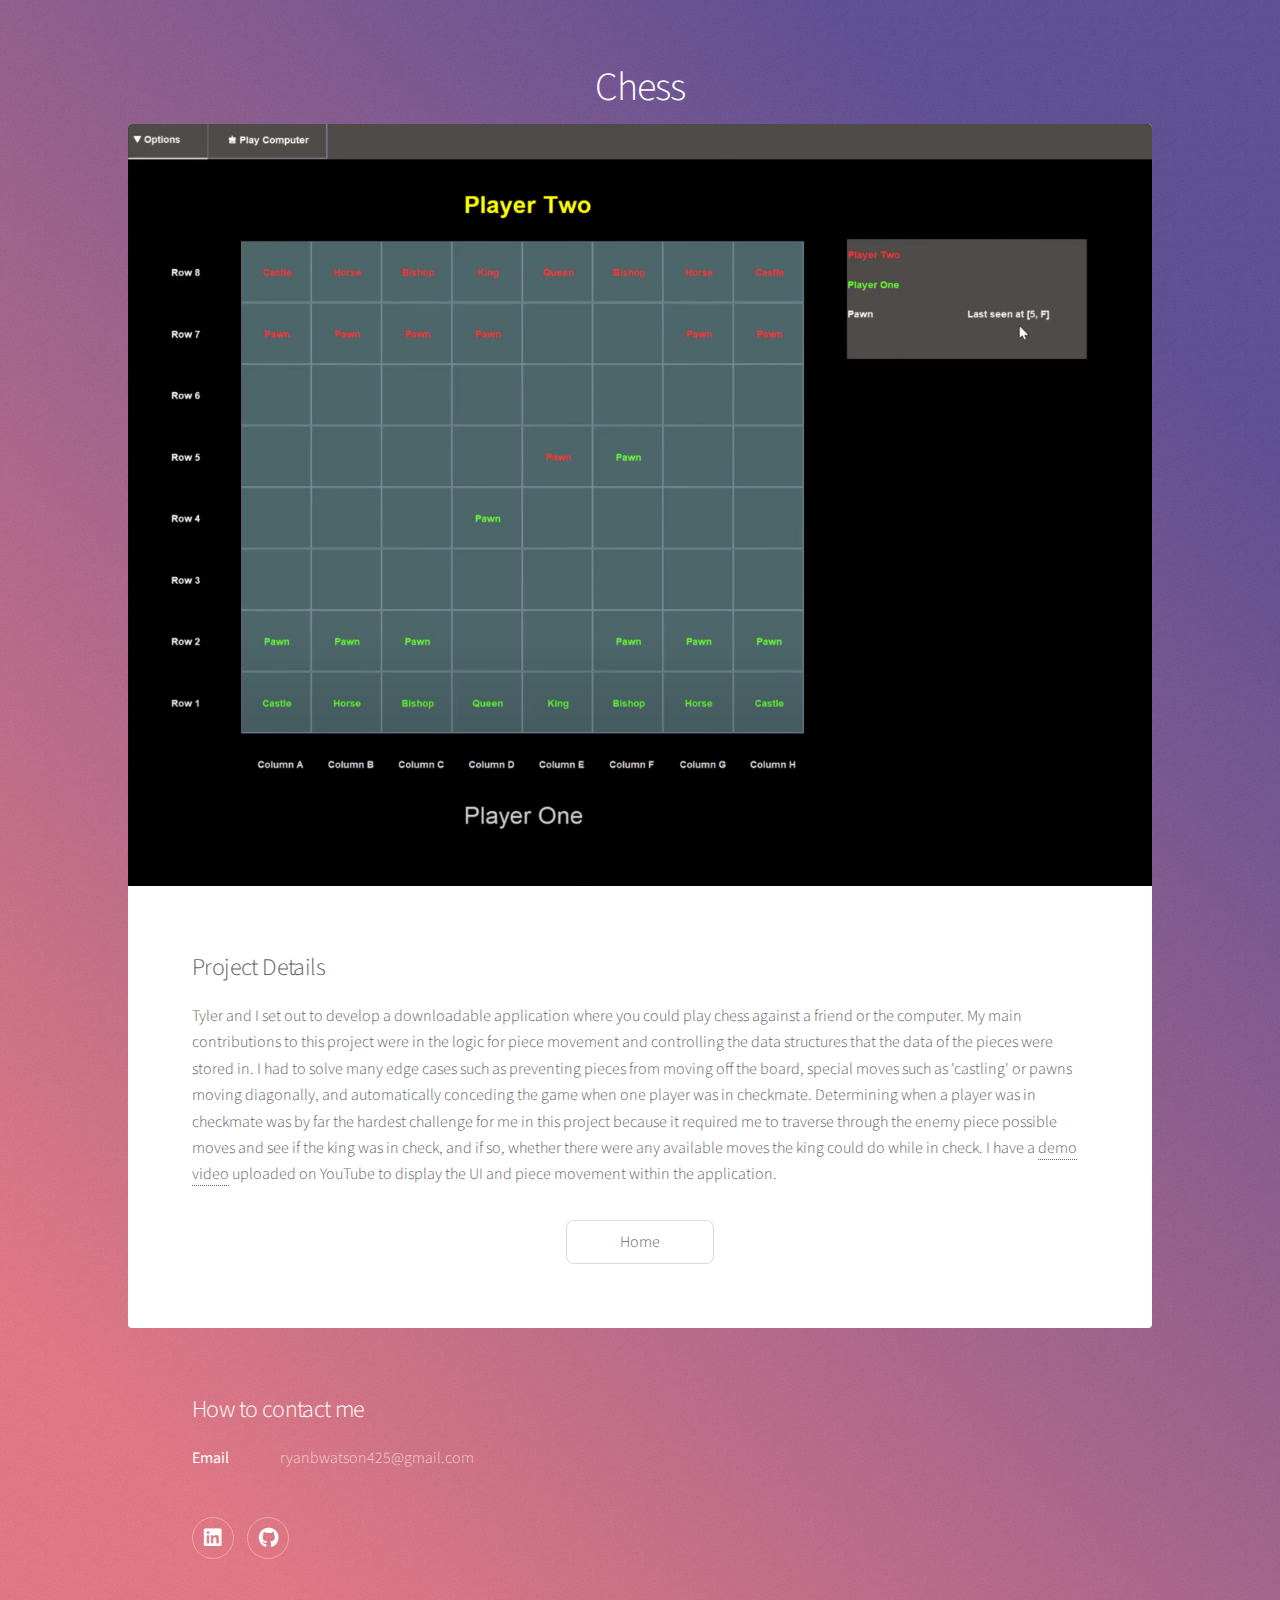
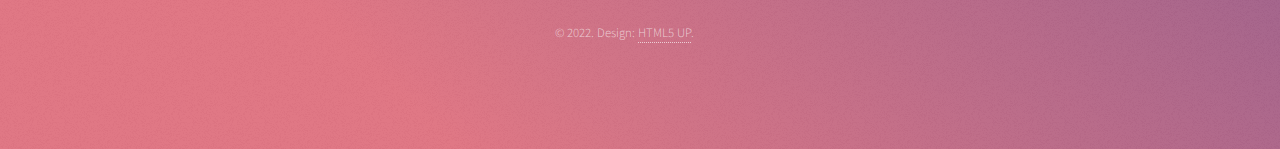
==== commit 24dca1b7: "Completed Chess Page" ====
--- a/chess.html
+++ b/chess.html
@@ -20,54 +20,42 @@
 				<!-- Header -->
 					<header id="header">
 						<h1>Chess</h1>
-						<p>Ipsum dolor sit amet nullam</p>
 					</header>
 
 				<!-- Main -->
 					<div id="main">
 
 						<!-- Content -->
-							<section id="content" class="main">
-								<span class="image main"><img src="images/pic04.jpg" alt="" /></span>
-								<h2>Magna feugiat lorem</h2>
-								<p>Donec eget ex magna. Interdum et malesuada fames ac ante ipsum primis in faucibus. Pellentesque venenatis dolor imperdiet dolor mattis sagittis. Praesent rutrum sem diam, vitae egestas enim auctor sit amet. Pellentesque leo mauris, consectetur id ipsum sit amet, fergiat. Pellentesque in mi eu massa lacinia malesuada et a elit. Donec urna ex, lacinia in purus ac, pretium pulvinar mauris. Curabitur sapien risus, commodo eget turpis at, elementum convallis fames ac ante ipsum primis in faucibus.</p>
-								<p>Pellentesque venenatis dolor imperdiet dolor mattis sagittis. Praesent rutrum sem diam, vitae egestas enim auctor sit amet. Consequat leo mauris, consectetur id ipsum sit amet, fersapien risus, commodo eget turpis at, elementum convallis elit enim turpis lorem ipsum dolor sit amet feugiat. Phasellus convallis elit id ullamcorper pulvinar. Duis aliquam turpis mauris, eu ultricies erat malesuada quis. Aliquam dapibus, lacus eget hendrerit bibendum, urna est aliquam sem, sit amet est velit quis lorem.</p>
-								<h2>Tempus veroeros</h2>
-								<p>Cep risus aliquam gravida cep ut lacus amet. Adipiscing faucibus nunc placerat. Tempus adipiscing turpis non blandit accumsan eget lacinia nunc integer interdum amet aliquam ut orci non col ut ut praesent. Semper amet interdum mi. Phasellus enim laoreet ac ac commodo faucibus faucibus. Curae ante vestibulum ante. Blandit. Ante accumsan nisi eu placerat gravida placerat adipiscing in risus fusce vitae ac mi accumsan nunc in accumsan tempor blandit aliquet aliquet lobortis. Ultricies blandit lobortis praesent turpis. Adipiscing accumsan adipiscing adipiscing ac lacinia cep. Orci blandit a iaculis adipiscing ac. Vivamus ornare laoreet odio vis praesent nunc lorem mi. Erat. Tempus sem faucibus ac id. Vis in blandit. Nascetur ultricies blandit ac. Arcu aliquam. Accumsan mi eget adipiscing nulla. Non vestibulum ac interdum condimentum semper commodo massa arcu.</p>
-							</section>
+						<section id="content" class="main">
+							<span class="image main"><img src="images/Chess2.PNG" alt="" /></span>
+							<h2>Project Details</h2>
+							<p> Tyler and I set out to develop a downloadable application where you could play chess against a friend or the computer. My main contributions to this project were in the logic for piece movement and controlling the
+								data structures that the data of the pieces were stored in. I had to solve many edge cases such as preventing pieces from moving off the board, special moves such as 'castling' or pawns moving diagonally, and automatically conceding
+								the game when one player was in checkmate. Determining when a player was in checkmate was by far the hardest challenge for me in this project because it required me to traverse through the enemy piece possible moves and see if the king
+								was in check, and if so, whether there were any available moves the king could do while in check. I have a <a href="https://youtu.be/23anIfAF03w">demo video</a> uploaded on YouTube to display the UI and piece movement within the application.
+							</p>
+							<ul class="actions special">
+								<li><a href="index.html#fourth" class="button">Home</a></li>
+							</ul>
+						</section>
 
 					</div>
 
 				<!-- Footer -->
-					<footer id="footer">
-						<section>
-							<h2>Aliquam sed mauris</h2>
-							<p>Sed lorem ipsum dolor sit amet et nullam consequat feugiat consequat magna adipiscing tempus etiam dolore veroeros. eget dapibus mauris. Cras aliquet, nisl ut viverra sollicitudin, ligula erat egestas velit, vitae tincidunt odio.</p>
-							<ul class="actions">
-								<li><a href="#" class="button">Learn More</a></li>
-							</ul>
-						</section>
-						<section>
-							<h2>Etiam feugiat</h2>
-							<dl class="alt">
-								<dt>Address</dt>
-								<dd>1234 Somewhere Road &bull; Nashville, TN 00000 &bull; USA</dd>
-								<dt>Phone</dt>
-								<dd>(000) 000-0000 x 0000</dd>
-								<dt>Email</dt>
-								<dd><a href="#">information@untitled.tld</a></dd>
-							</dl>
-							<ul class="icons">
-								<li><a href="#" class="icon brands fa-twitter alt"><span class="label">Twitter</span></a></li>
-								<li><a href="#" class="icon brands fa-facebook-f alt"><span class="label">Facebook</span></a></li>
-								<li><a href="#" class="icon brands fa-instagram alt"><span class="label">Instagram</span></a></li>
-								<li><a href="#" class="icon brands fa-github alt"><span class="label">GitHub</span></a></li>
-								<li><a href="#" class="icon brands fa-dribbble alt"><span class="label">Dribbble</span></a></li>
-							</ul>
-						</section>
-						<p class="copyright">&copy; 2022. Design: <a href="https://html5up.net">HTML5 UP</a>.</p>
-					</footer>
-
+				<footer id="footer">
+					<section>
+						<h2>How to contact me</h2>
+						<dl class="alt">
+							<dt>Email</dt>
+							<dd>ryanbwatson425@gmail.com</dd>
+						</dl>
+						<ul class="icons">
+							<li><a href="https://www.linkedin.com/in/ryan-watson-4a8690213" class="icon brands fa-linkedin alt"><span class="label">LinkedIn</span></a></li>
+							<li><a href="https://github.com/RyanWatson425" class="icon brands fa-github alt"><span class="label">GitHub</span></a></li>
+						</ul>
+					</section>
+					<p class="copyright">&copy; 2022. Design: <a href="https://html5up.net">HTML5 UP</a>.</p>
+				</footer>
 			</div>
 
 		<!-- Scripts -->
--- a/assets/css/main.css
+++ b/assets/css/main.css
@@ -1,10 +1,10 @@
 @import url(fontawesome-all.min.css);
 @import 'https://fonts.googleapis.com/css?family=Source+Sans+Pro:300,400';
 
-/*
-	Stellar by HTML5 UP
-	html5up.net | @ajlkn
-	Free for personal and commercial use under the CCA 3.0 license (html5up.net/license)
+/*
+	Stellar by HTML5 UP
+	html5up.net | @ajlkn
+	Free for personal and commercial use under the CCA 3.0 license (html5up.net/license)
 */
 
 html, body, div, span, applet, object,
@@ -99,7 +99,7 @@
 	}
 
 	body {
-		background-color: #935d8c;
+		background-color: #93755d;
 		background-image: url("images/overlay.png"), -moz-linear-gradient(45deg, #e37682 15%, #5f4d93 85%);
 		background-image: url("images/overlay.png"), -webkit-linear-gradient(45deg, #e37682 15%, #5f4d93 85%);
 		background-image: url("images/overlay.png"), -ms-linear-gradient(45deg, #e37682 15%, #5f4d93 85%);
@@ -120,7 +120,7 @@
 /* Type */
 
 	body {
-		background-color: #935d8c;
+		background-color: #e29c4c;
 		color: rgba(255, 255, 255, 0.65);
 	}
 
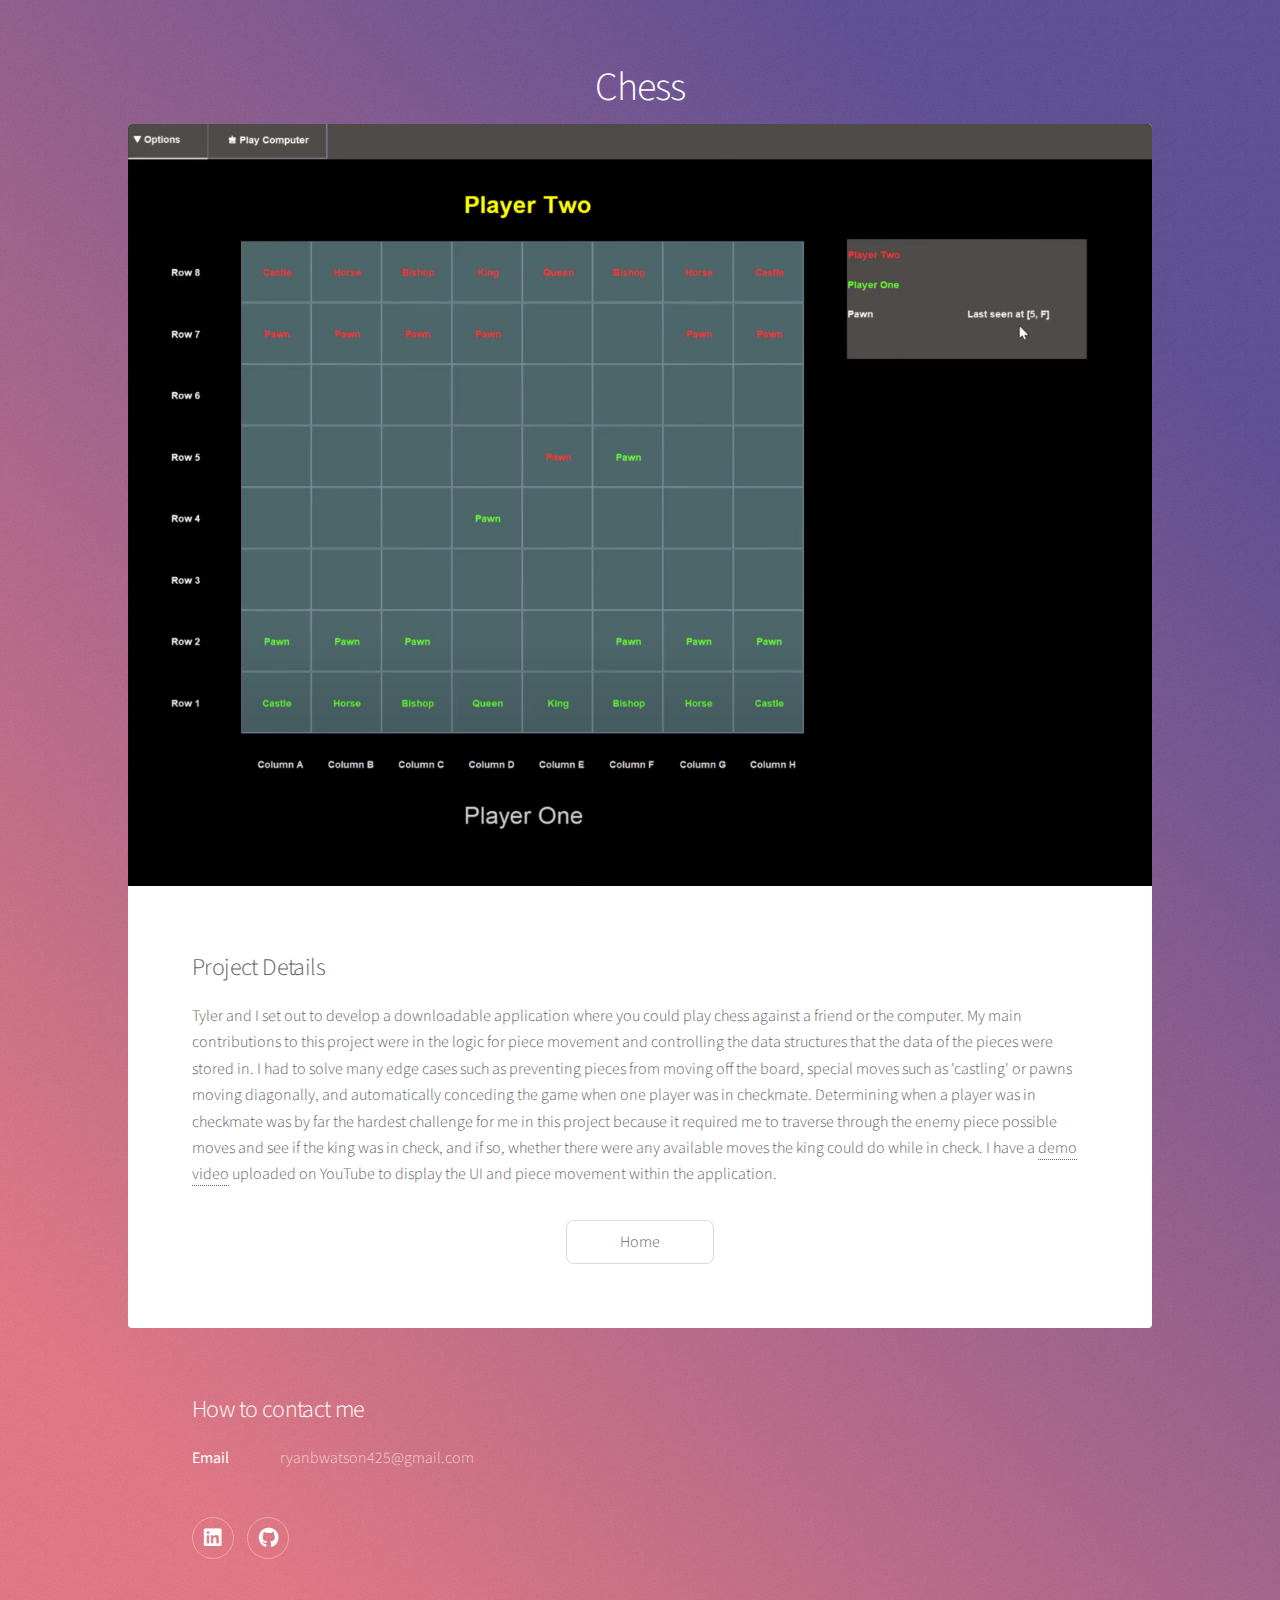
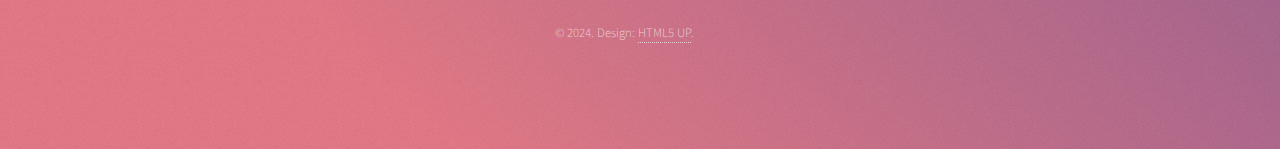
==== commit 7b64d3c7: "added personal projects" ====
--- a/chess.html
+++ b/chess.html
@@ -35,7 +35,7 @@
 								was in check, and if so, whether there were any available moves the king could do while in check. I have a <a href="https://youtu.be/23anIfAF03w">demo video</a> uploaded on YouTube to display the UI and piece movement within the application.
 							</p>
 							<ul class="actions special">
-								<li><a href="index.html#fourth" class="button">Home</a></li>
+								<li><a href="index.html#chessv1" class="button">Home</a></li>
 							</ul>
 						</section>
 
@@ -54,7 +54,7 @@
 							<li><a href="https://github.com/RyanWatson425" class="icon brands fa-github alt"><span class="label">GitHub</span></a></li>
 						</ul>
 					</section>
-					<p class="copyright">&copy; 2022. Design: <a href="https://html5up.net">HTML5 UP</a>.</p>
+					<p class="copyright">&copy; 2024. Design: <a href="https://html5up.net">HTML5 UP</a>.</p>
 				</footer>
 			</div>
 
--- a/assets/css/main.css
+++ b/assets/css/main.css
@@ -2997,6 +2997,13 @@
 				margin: 0 0 2em 0;
 			}
 
+			.spotlight .content .ul {
+				font-weight: bold;
+				width: 75%;
+				margin-left: auto;
+				margin-right: auto;
+			}
+
 		.spotlight .image {
 			display: inline-block;
 			margin-left: 4em;
